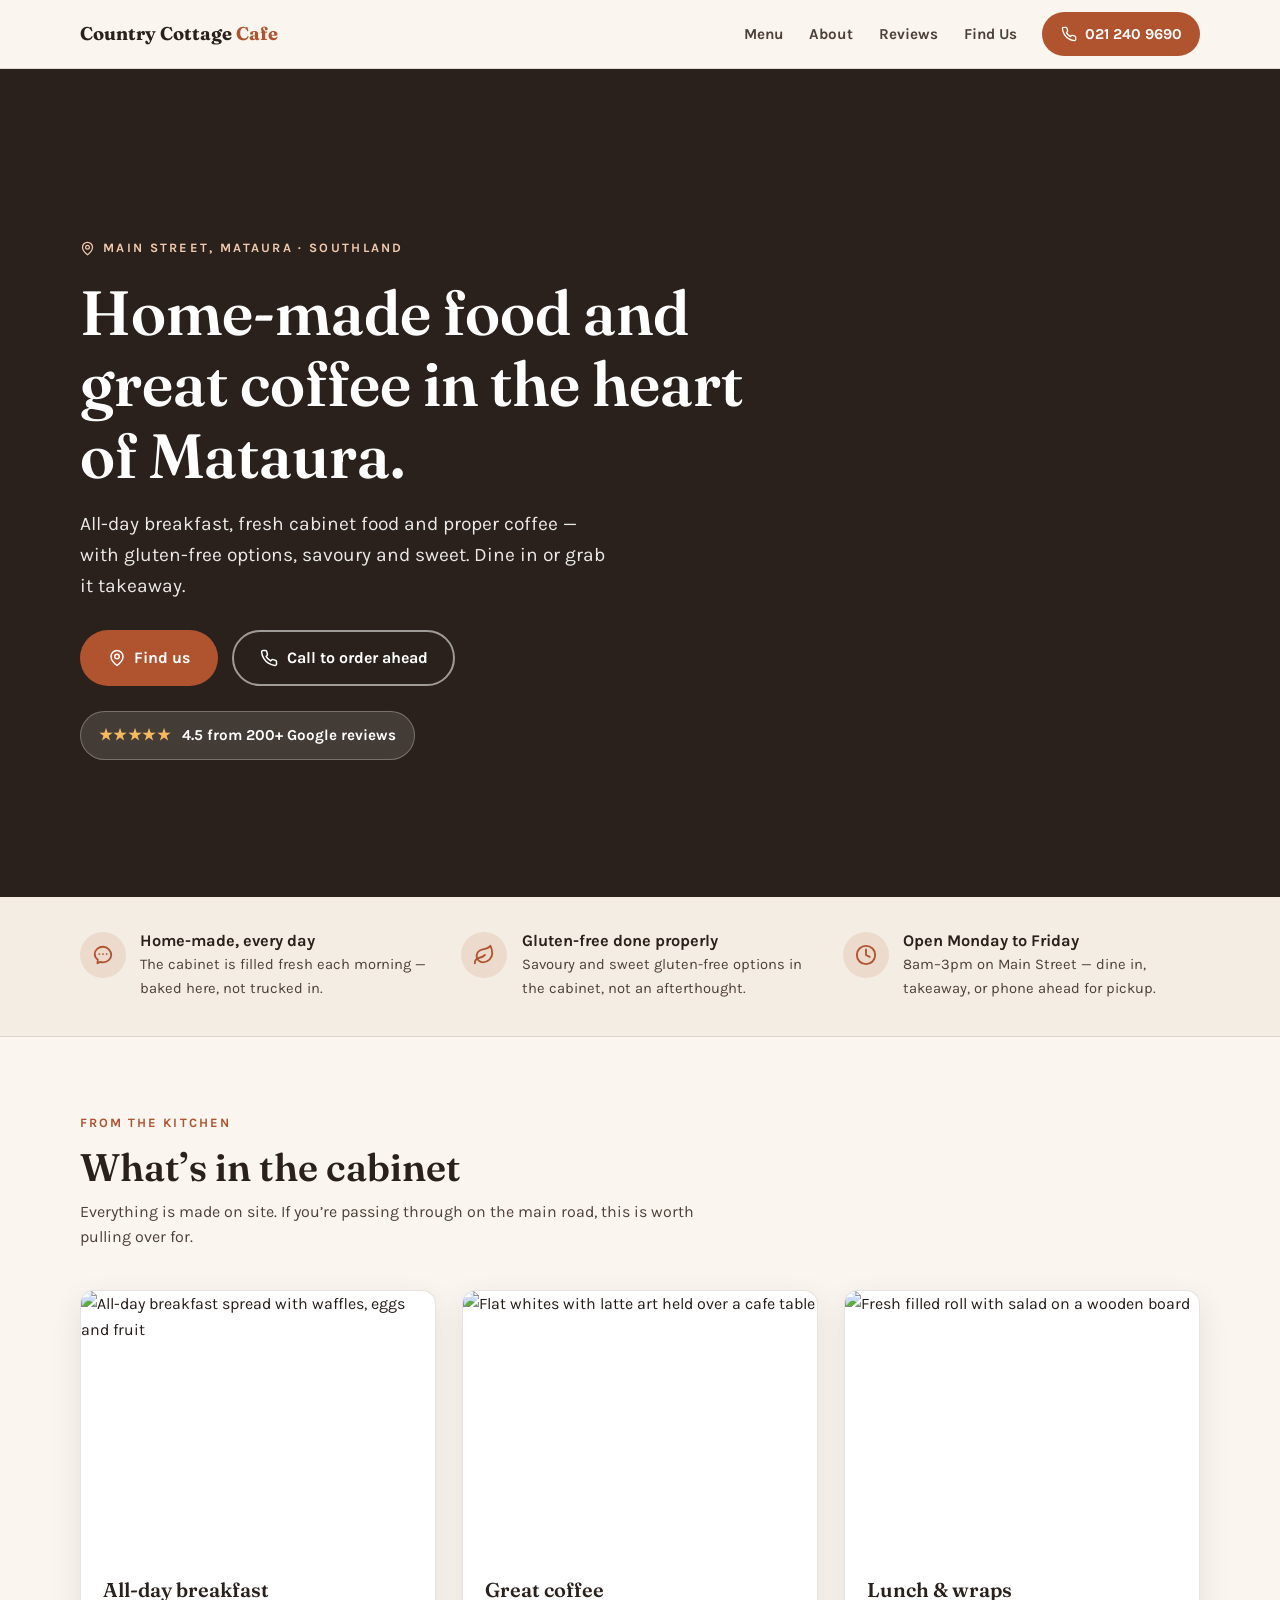
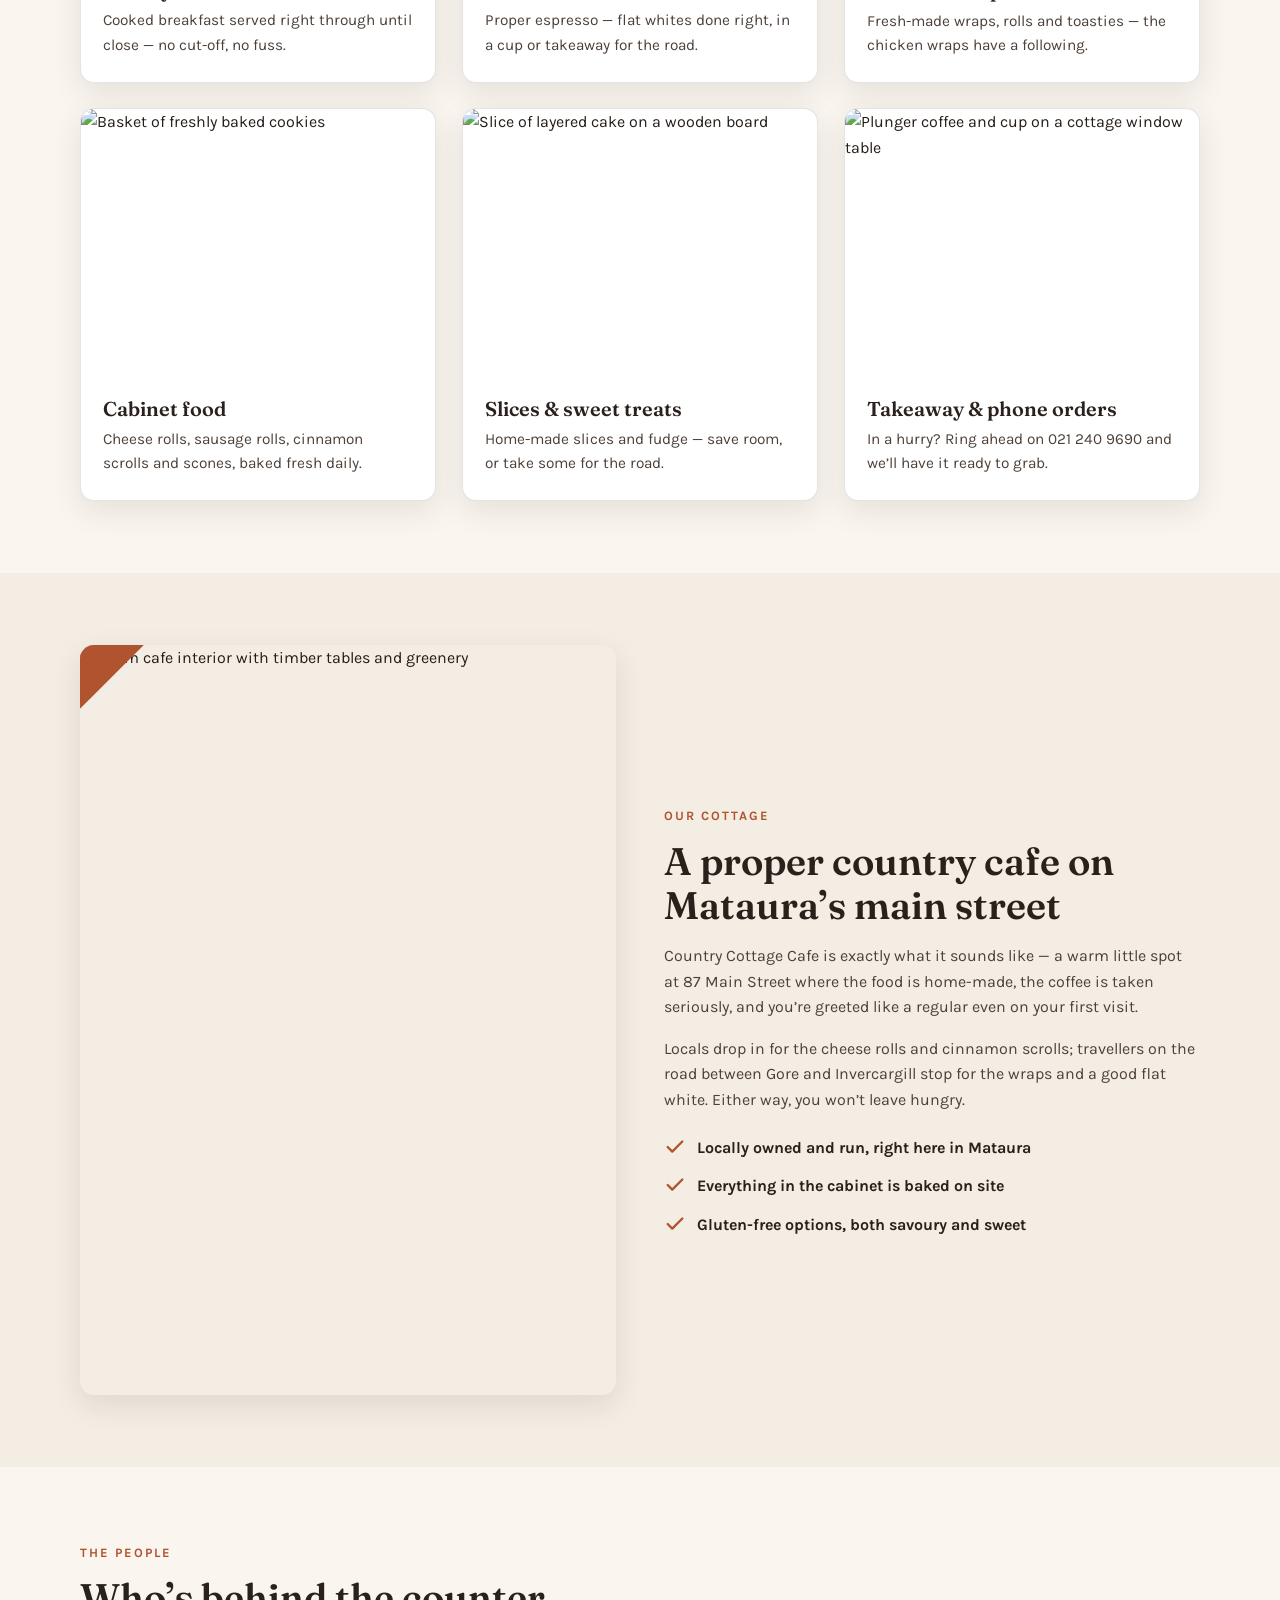
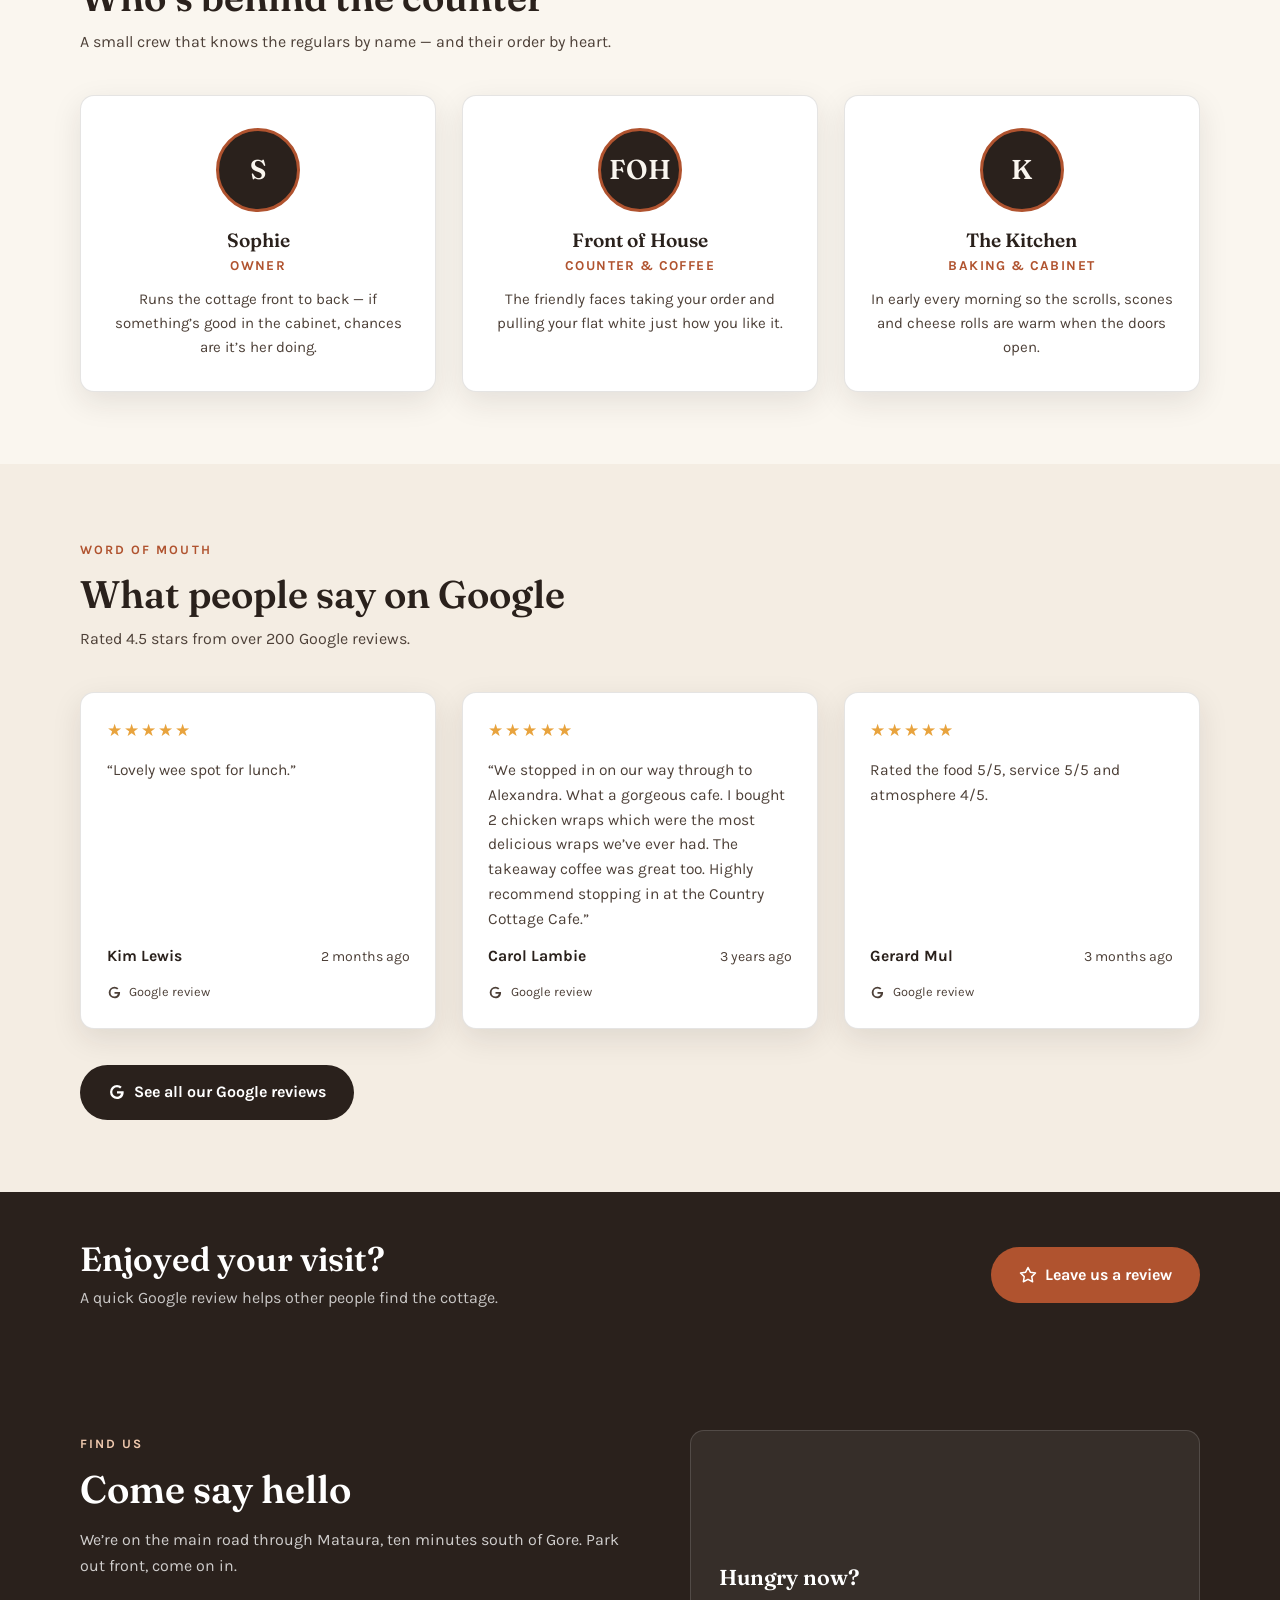
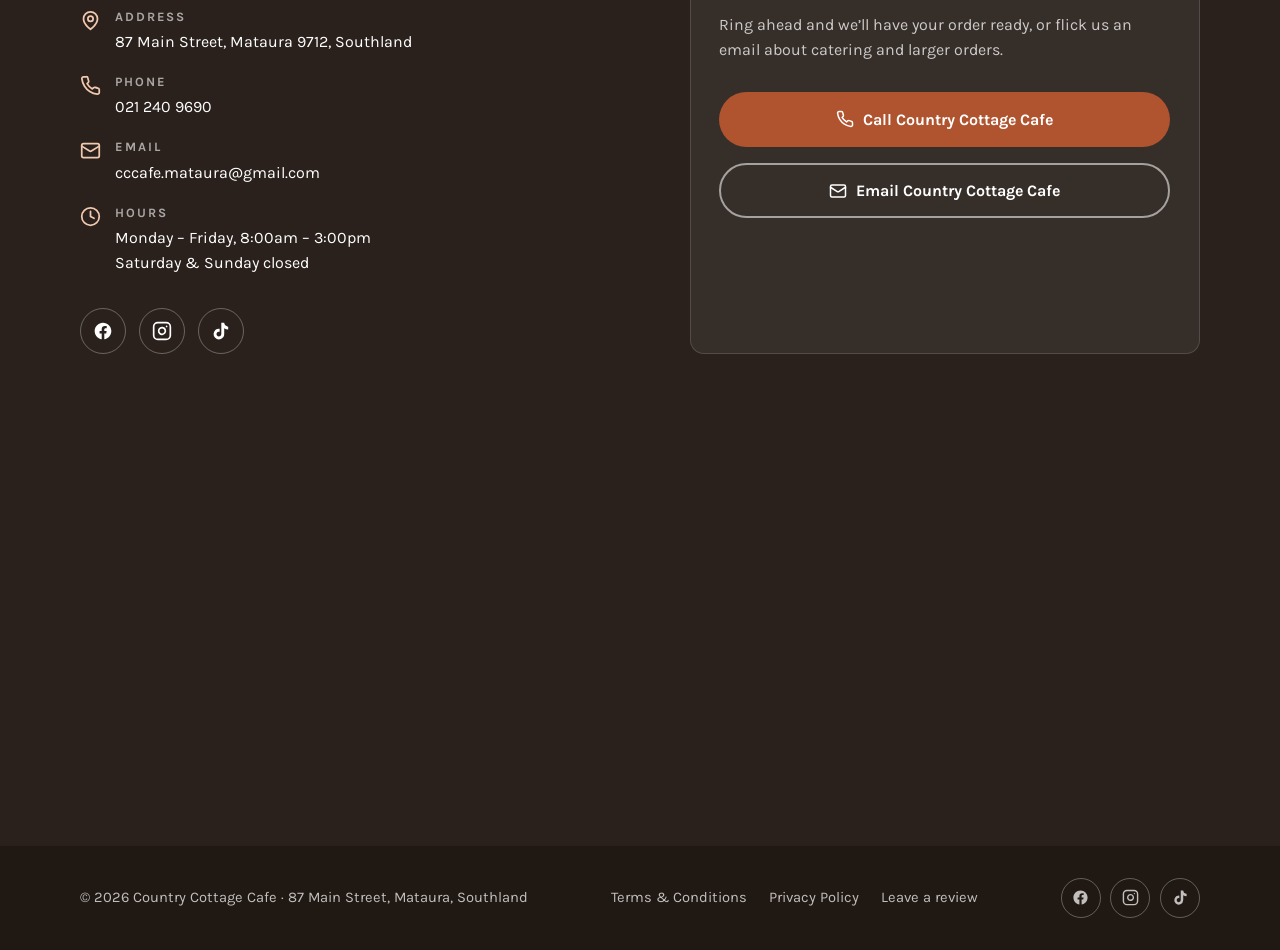
==== index.html @ c2755471 "Initial build: Country Cottage Cafe Co-Authored-By: Claude Fable 5 <noreply@anthropic.com>" ====
<!DOCTYPE html>
<html lang="en-NZ">
<head>
<meta charset="UTF-8">
<meta name="viewport" content="width=device-width, initial-scale=1">
<title>Country Cottage Cafe | Cafe, Mataura</title>
<meta name="description" content="Country Cottage Cafe — home-made food and great coffee on Main Street, Mataura. All-day breakfast, cabinet food, gluten-free options. Dine in or takeaway, Mon–Fri 8am–3pm.">
<meta property="og:title" content="Country Cottage Cafe | Cafe, Mataura">
<meta property="og:description" content="Home-made food and great coffee in the heart of Mataura. All-day breakfast, cabinet food and gluten-free options — dine in or takeaway.">
<meta property="og:image" content="https://images.unsplash.com/photo-1554118811-1e0d58224f24?w=1200&q=80&auto=format&fit=crop">
<meta property="og:type" content="website">
<link rel="icon" href="data:image/svg+xml,%3Csvg xmlns='http://www.w3.org/2000/svg' viewBox='0 0 24 24' fill='none' stroke='%23b0532f' stroke-width='2' stroke-linecap='round' stroke-linejoin='round'%3E%3Cpath d='M17 8h1a4 4 0 1 1 0 8h-1'/%3E%3Cpath d='M3 8h14v9a4 4 0 0 1-4 4H7a4 4 0 0 1-4-4Z'/%3E%3Cline x1='6' x2='6' y1='2' y2='4'/%3E%3Cline x1='10' x2='10' y1='2' y2='4'/%3E%3Cline x1='14' x2='14' y1='2' y2='4'/%3E%3C/svg%3E">
<link rel="preconnect" href="https://fonts.googleapis.com">
<link rel="preconnect" href="https://fonts.gstatic.com" crossorigin>
<link href="https://fonts.googleapis.com/css2?family=Fraunces:opsz,wght@9..144,500;9..144,600;9..144,700&family=Karla:wght@400;700&display=swap" rel="stylesheet">
<link rel="stylesheet" href="style.css">
</head>
<body>

<div class="intro" aria-hidden="true">
  <div class="intro-name">Country Cottage Cafe</div>
  <div class="intro-sub">Mataura &middot; Southland</div>
</div>

<header class="nav">
  <div class="wrap nav-inner">
    <a class="brand" href="#top">Country Cottage <span>Cafe</span></a>
    <button class="nav-toggle" aria-label="Open menu" aria-expanded="false">
      <svg class="icon-open" viewBox="0 0 24 24" fill="none" stroke="currentColor" stroke-width="2" stroke-linecap="round"><line x1="4" y1="7" x2="20" y2="7"/><line x1="4" y1="12" x2="20" y2="12"/><line x1="4" y1="17" x2="20" y2="17"/></svg>
    </button>
    <ul class="nav-links">
      <li><a href="#menu">Menu</a></li>
      <li><a href="#about">About</a></li>
      <li><a href="#reviews">Reviews</a></li>
      <li><a href="#visit">Find Us</a></li>
      <li><a class="nav-call" href="tel:+64212409690">
        <svg viewBox="0 0 24 24" fill="none" stroke="currentColor" stroke-width="2" stroke-linecap="round" stroke-linejoin="round"><path d="M22 16.92v3a2 2 0 0 1-2.18 2 19.79 19.79 0 0 1-8.63-3.07 19.5 19.5 0 0 1-6-6 19.79 19.79 0 0 1-3.07-8.67A2 2 0 0 1 4.11 2h3a2 2 0 0 1 2 1.72c.127.96.361 1.903.7 2.81a2 2 0 0 1-.45 2.11L8.09 9.91a16 16 0 0 0 6 6l1.27-1.27a2 2 0 0 1 2.11-.45c.907.339 1.85.573 2.81.7A2 2 0 0 1 22 16.92z"/></svg>
        021 240 9690</a></li>
    </ul>
  </div>
</header>

<main id="top">

  <!-- HERO -->
  <section class="hero">
    <div class="hero-slides" aria-hidden="true">
      <div class="hero-slide active" style="background-image:url('https://images.unsplash.com/photo-1554118811-1e0d58224f24?w=1800&q=80&auto=format&fit=crop')"></div>
      <div class="hero-slide" data-src="https://images.unsplash.com/photo-1509042239860-f550ce710b93?w=1800&q=80&auto=format&fit=crop"></div>
      <div class="hero-slide" data-src="https://images.unsplash.com/photo-1600093463592-8e36ae95ef56?w=1800&q=80&auto=format&fit=crop"></div>
    </div>
    <div class="wrap">
      <div class="hero-content">
        <span class="hero-eyebrow">
          <svg viewBox="0 0 24 24" fill="none" stroke="currentColor" stroke-width="2" stroke-linecap="round" stroke-linejoin="round"><path d="M20 10c0 6-8 12-8 12s-8-6-8-12a8 8 0 0 1 16 0Z"/><circle cx="12" cy="10" r="3"/></svg>
          Main Street, Mataura &middot; Southland
        </span>
        <h1>Home-made food and great coffee in the heart of Mataura.</h1>
        <p class="hero-lede">All-day breakfast, fresh cabinet food and proper coffee — with gluten-free options, savoury and sweet. Dine in or grab it takeaway.</p>
        <div class="hero-ctas">
          <a class="btn btn-solid" href="#visit">
            <svg viewBox="0 0 24 24" fill="none" stroke="currentColor" stroke-width="2" stroke-linecap="round" stroke-linejoin="round"><path d="M20 10c0 6-8 12-8 12s-8-6-8-12a8 8 0 0 1 16 0Z"/><circle cx="12" cy="10" r="3"/></svg>
            Find us</a>
          <a class="btn btn-ghost" href="tel:+64212409690">
            <svg viewBox="0 0 24 24" fill="none" stroke="currentColor" stroke-width="2" stroke-linecap="round" stroke-linejoin="round"><path d="M22 16.92v3a2 2 0 0 1-2.18 2 19.79 19.79 0 0 1-8.63-3.07 19.5 19.5 0 0 1-6-6 19.79 19.79 0 0 1-3.07-8.67A2 2 0 0 1 4.11 2h3a2 2 0 0 1 2 1.72c.127.96.361 1.903.7 2.81a2 2 0 0 1-.45 2.11L8.09 9.91a16 16 0 0 0 6 6l1.27-1.27a2 2 0 0 1 2.11-.45c.907.339 1.85.573 2.81.7A2 2 0 0 1 22 16.92z"/></svg>
            Call to order ahead</a>
        </div>
        <div class="hero-rating">
          <span class="stars">★★★★★</span>
          <span>4.5 from 200+ Google reviews</span>
        </div>
      </div>
    </div>
  </section>

  <!-- TRUST STRIP -->
  <section class="trust">
    <div class="wrap trust-grid">
      <div class="trust-item reveal">
        <div class="trust-icon">
          <svg viewBox="0 0 24 24" fill="none" stroke="currentColor" stroke-width="2" stroke-linecap="round" stroke-linejoin="round"><path d="M12 3c-4.97 0-9 3.58-9 8 0 2.5 1.3 4.73 3.32 6.2L6 21l3.1-1.55c.92.36 1.9.55 2.9.55 4.97 0 9-3.58 9-8s-4.03-9-9-9Z"/><path d="M8 11h.01M12 11h.01M16 11h.01"/></svg>
        </div>
        <div>
          <h3>Home-made, every day</h3>
          <p>The cabinet is filled fresh each morning — baked here, not trucked in.</p>
        </div>
      </div>
      <div class="trust-item reveal">
        <div class="trust-icon">
          <svg viewBox="0 0 24 24" fill="none" stroke="currentColor" stroke-width="2" stroke-linecap="round" stroke-linejoin="round"><path d="M11 20A7 7 0 0 1 9.8 6.1C15.5 5 17 4.48 19 2c1 2 2 4.18 2 8 0 5.5-4.78 10-10 10Z"/><path d="M2 21c0-3 1.85-5.36 5.08-6C9.5 14.52 12 13 13 12"/></svg>
        </div>
        <div>
          <h3>Gluten-free done properly</h3>
          <p>Savoury and sweet gluten-free options in the cabinet, not an afterthought.</p>
        </div>
      </div>
      <div class="trust-item reveal">
        <div class="trust-icon">
          <svg viewBox="0 0 24 24" fill="none" stroke="currentColor" stroke-width="2" stroke-linecap="round" stroke-linejoin="round"><circle cx="12" cy="12" r="10"/><polyline points="12 6 12 12 16 14"/></svg>
        </div>
        <div>
          <h3>Open Monday to Friday</h3>
          <p>8am–3pm on Main Street — dine in, takeaway, or phone ahead for pickup.</p>
        </div>
      </div>
    </div>
  </section>

  <!-- MENU / SERVICES -->
  <section class="section" id="menu">
    <div class="wrap">
      <div class="section-head reveal">
        <span class="eyebrow">From the kitchen</span>
        <h2>What&rsquo;s in the cabinet</h2>
        <p>Everything is made on site. If you&rsquo;re passing through on the main road, this is worth pulling over for.</p>
      </div>
      <div class="cards">
        <article class="card reveal">
          <div class="card-img"><img src="https://images.unsplash.com/photo-1504754524776-8f4f37790ca0?w=900&q=75&auto=format&fit=crop" alt="All-day breakfast spread with waffles, eggs and fruit" loading="lazy" width="900" height="675"></div>
          <div class="card-body">
            <h3>All-day breakfast</h3>
            <p>Cooked breakfast served right through until close — no cut-off, no fuss.</p>
          </div>
        </article>
        <article class="card reveal">
          <div class="card-img"><img src="https://images.unsplash.com/photo-1495474472287-4d71bcdd2085?w=900&q=75&auto=format&fit=crop" alt="Flat whites with latte art held over a cafe table" loading="lazy" width="900" height="675"></div>
          <div class="card-body">
            <h3>Great coffee</h3>
            <p>Proper espresso — flat whites done right, in a cup or takeaway for the road.</p>
          </div>
        </article>
        <article class="card reveal">
          <div class="card-img"><img src="https://images.unsplash.com/photo-1509722747041-616f39b57569?w=900&q=75&auto=format&fit=crop" alt="Fresh filled roll with salad on a wooden board" loading="lazy" width="900" height="675"></div>
          <div class="card-body">
            <h3>Lunch &amp; wraps</h3>
            <p>Fresh-made wraps, rolls and toasties — the chicken wraps have a following.</p>
          </div>
        </article>
        <article class="card reveal">
          <div class="card-img"><img src="https://images.unsplash.com/photo-1558961363-fa8fdf82db35?w=900&q=75&auto=format&fit=crop" alt="Basket of freshly baked cookies" loading="lazy" width="900" height="675"></div>
          <div class="card-body">
            <h3>Cabinet food</h3>
            <p>Cheese rolls, sausage rolls, cinnamon scrolls and scones, baked fresh daily.</p>
          </div>
        </article>
        <article class="card reveal">
          <div class="card-img"><img src="https://images.unsplash.com/photo-1571115177098-24ec42ed204d?w=900&q=75&auto=format&fit=crop" alt="Slice of layered cake on a wooden board" loading="lazy" width="900" height="675"></div>
          <div class="card-body">
            <h3>Slices &amp; sweet treats</h3>
            <p>Home-made slices and fudge — save room, or take some for the road.</p>
          </div>
        </article>
        <article class="card reveal">
          <div class="card-img"><img src="https://images.unsplash.com/photo-1445116572660-236099ec97a0?w=900&q=75&auto=format&fit=crop" alt="Plunger coffee and cup on a cottage window table" loading="lazy" width="900" height="675"></div>
          <div class="card-body">
            <h3>Takeaway &amp; phone orders</h3>
            <p>In a hurry? Ring ahead on 021 240 9690 and we&rsquo;ll have it ready to grab.</p>
          </div>
        </article>
      </div>
    </div>
  </section>

  <!-- ABOUT -->
  <section class="section bg-bone" id="about">
    <div class="wrap about-grid">
      <div class="about-img reveal">
        <img src="https://images.unsplash.com/photo-1554118811-1e0d58224f24?w=1000&q=75&auto=format&fit=crop" alt="Warm cafe interior with timber tables and greenery" loading="lazy" width="1000" height="750">
      </div>
      <div class="about-copy reveal">
        <span class="eyebrow">Our cottage</span>
        <h2>A proper country cafe on Mataura&rsquo;s main street</h2>
        <p>Country Cottage Cafe is exactly what it sounds like — a warm little spot at 87 Main Street where the food is home-made, the coffee is taken seriously, and you&rsquo;re greeted like a regular even on your first visit.</p>
        <p>Locals drop in for the cheese rolls and cinnamon scrolls; travellers on the road between Gore and Invercargill stop for the wraps and a good flat white. Either way, you won&rsquo;t leave hungry.</p>
        <ul class="checklist">
          <li><svg viewBox="0 0 24 24" fill="none" stroke="currentColor" stroke-width="2.5" stroke-linecap="round" stroke-linejoin="round"><path d="M20 6 9 17l-5-5"/></svg>Locally owned and run, right here in Mataura</li>
          <li><svg viewBox="0 0 24 24" fill="none" stroke="currentColor" stroke-width="2.5" stroke-linecap="round" stroke-linejoin="round"><path d="M20 6 9 17l-5-5"/></svg>Everything in the cabinet is baked on site</li>
          <li><svg viewBox="0 0 24 24" fill="none" stroke="currentColor" stroke-width="2.5" stroke-linecap="round" stroke-linejoin="round"><path d="M20 6 9 17l-5-5"/></svg>Gluten-free options, both savoury and sweet</li>
        </ul>
      </div>
    </div>
  </section>

  <!-- CREW -->
  <section class="section" id="crew">
    <div class="wrap">
      <div class="section-head reveal">
        <span class="eyebrow">The people</span>
        <h2>Who&rsquo;s behind the counter</h2>
        <p>A small crew that knows the regulars by name — and their order by heart.</p>
      </div>
      <div class="crew-grid">
        <div class="crew-card reveal">
          <div class="crew-avatar">S</div>
          <h3>Sophie</h3>
          <div class="crew-role">Owner</div>
          <p>Runs the cottage front to back — if something&rsquo;s good in the cabinet, chances are it&rsquo;s her doing.</p>
        </div>
        <div class="crew-card reveal">
          <div class="crew-avatar">FOH</div>
          <h3>Front of House</h3>
          <div class="crew-role">Counter &amp; coffee</div>
          <p>The friendly faces taking your order and pulling your flat white just how you like it.</p>
        </div>
        <div class="crew-card reveal">
          <div class="crew-avatar">K</div>
          <h3>The Kitchen</h3>
          <div class="crew-role">Baking &amp; cabinet</div>
          <p>In early every morning so the scrolls, scones and cheese rolls are warm when the doors open.</p>
        </div>
      </div>
    </div>
  </section>

  <!-- REVIEWS -->
  <section class="section bg-bone" id="reviews">
    <div class="wrap">
      <div class="section-head reveal">
        <span class="eyebrow">Word of mouth</span>
        <h2>What people say on Google</h2>
        <p>Rated 4.5 stars from over 200 Google reviews.</p>
      </div>
      <div class="review-grid">
        <article class="review-card reveal">
          <div class="review-stars" aria-label="5 out of 5 stars">★★★★★</div>
          <p class="review-text">&ldquo;Lovely wee spot for lunch.&rdquo;</p>
          <div class="review-meta"><strong>Kim Lewis</strong><span>2 months ago</span></div>
          <div class="review-google">
            <svg viewBox="0 0 24 24" fill="currentColor"><path d="M21.35 11.1H12v2.9h5.35c-.5 2.5-2.6 4.3-5.35 4.3a6.3 6.3 0 1 1 0-12.6c1.6 0 3.05.6 4.15 1.6l2.15-2.15A9.28 9.28 0 0 0 12 2.7a9.3 9.3 0 1 0 0 18.6c5.35 0 8.9-3.75 8.9-9.05 0-.4-.05-.8-.1-1.15Z"/></svg>
            Google review
          </div>
        </article>
        <article class="review-card reveal">
          <div class="review-stars" aria-label="5 out of 5 stars">★★★★★</div>
          <p class="review-text">&ldquo;We stopped in on our way through to Alexandra. What a gorgeous cafe. I bought 2 chicken wraps which were the most delicious wraps we&rsquo;ve ever had. The takeaway coffee was great too. Highly recommend stopping in at the Country Cottage Cafe.&rdquo;</p>
          <div class="review-meta"><strong>Carol Lambie</strong><span>3 years ago</span></div>
          <div class="review-google">
            <svg viewBox="0 0 24 24" fill="currentColor"><path d="M21.35 11.1H12v2.9h5.35c-.5 2.5-2.6 4.3-5.35 4.3a6.3 6.3 0 1 1 0-12.6c1.6 0 3.05.6 4.15 1.6l2.15-2.15A9.28 9.28 0 0 0 12 2.7a9.3 9.3 0 1 0 0 18.6c5.35 0 8.9-3.75 8.9-9.05 0-.4-.05-.8-.1-1.15Z"/></svg>
            Google review
          </div>
        </article>
        <article class="review-card reveal">
          <div class="review-stars" aria-label="5 out of 5 stars">★★★★★</div>
          <p class="review-text">Rated the food 5/5, service 5/5 and atmosphere 4/5.</p>
          <div class="review-meta"><strong>Gerard Mul</strong><span>3 months ago</span></div>
          <div class="review-google">
            <svg viewBox="0 0 24 24" fill="currentColor"><path d="M21.35 11.1H12v2.9h5.35c-.5 2.5-2.6 4.3-5.35 4.3a6.3 6.3 0 1 1 0-12.6c1.6 0 3.05.6 4.15 1.6l2.15-2.15A9.28 9.28 0 0 0 12 2.7a9.3 9.3 0 1 0 0 18.6c5.35 0 8.9-3.75 8.9-9.05 0-.4-.05-.8-.1-1.15Z"/></svg>
            Google review
          </div>
        </article>
      </div>
      <a class="btn btn-dark reveal" href="https://www.google.com/maps/search/?api=1&query=Country+Cottage+Cafe+87+Main+St+Mataura+Southland" target="_blank" rel="noopener">
        <svg viewBox="0 0 24 24" fill="currentColor"><path d="M21.35 11.1H12v2.9h5.35c-.5 2.5-2.6 4.3-5.35 4.3a6.3 6.3 0 1 1 0-12.6c1.6 0 3.05.6 4.15 1.6l2.15-2.15A9.28 9.28 0 0 0 12 2.7a9.3 9.3 0 1 0 0 18.6c5.35 0 8.9-3.75 8.9-9.05 0-.4-.05-.8-.1-1.15Z"/></svg>
        See all our Google reviews</a>
    </div>
  </section>

  <!-- REVIEW BANNER -->
  <section class="review-banner">
    <div class="wrap review-banner-inner">
      <div class="reveal">
        <h2>Enjoyed your visit?</h2>
        <p>A quick Google review helps other people find the cottage.</p>
      </div>
      <a class="btn btn-solid reveal" href="https://www.google.com/maps/search/?api=1&query=Country+Cottage+Cafe+87+Main+St+Mataura+Southland" target="_blank" rel="noopener">
        <svg viewBox="0 0 24 24" fill="none" stroke="currentColor" stroke-width="2" stroke-linecap="round" stroke-linejoin="round"><polygon points="12 2 15.09 8.26 22 9.27 17 14.14 18.18 21.02 12 17.77 5.82 21.02 7 14.14 2 9.27 8.91 8.26 12 2"/></svg>
        Leave us a review</a>
    </div>
  </section>

  <!-- CONTACT -->
  <section class="section contact" id="visit">
    <div class="wrap contact-grid">
      <div class="reveal">
        <span class="eyebrow">Find us</span>
        <h2>Come say hello</h2>
        <p class="contact-intro">We&rsquo;re on the main road through Mataura, ten minutes south of Gore. Park out front, come on in.</p>
        <div class="info-rows">
          <div class="info-row">
            <svg viewBox="0 0 24 24" fill="none" stroke="currentColor" stroke-width="2" stroke-linecap="round" stroke-linejoin="round"><path d="M20 10c0 6-8 12-8 12s-8-6-8-12a8 8 0 0 1 16 0Z"/><circle cx="12" cy="10" r="3"/></svg>
            <div><strong>Address</strong>87 Main Street, Mataura 9712, Southland</div>
          </div>
          <div class="info-row">
            <svg viewBox="0 0 24 24" fill="none" stroke="currentColor" stroke-width="2" stroke-linecap="round" stroke-linejoin="round"><path d="M22 16.92v3a2 2 0 0 1-2.18 2 19.79 19.79 0 0 1-8.63-3.07 19.5 19.5 0 0 1-6-6 19.79 19.79 0 0 1-3.07-8.67A2 2 0 0 1 4.11 2h3a2 2 0 0 1 2 1.72c.127.96.361 1.903.7 2.81a2 2 0 0 1-.45 2.11L8.09 9.91a16 16 0 0 0 6 6l1.27-1.27a2 2 0 0 1 2.11-.45c.907.339 1.85.573 2.81.7A2 2 0 0 1 22 16.92z"/></svg>
            <div><strong>Phone</strong><a href="tel:+64212409690">021 240 9690</a></div>
          </div>
          <div class="info-row">
            <svg viewBox="0 0 24 24" fill="none" stroke="currentColor" stroke-width="2" stroke-linecap="round" stroke-linejoin="round"><rect width="20" height="16" x="2" y="4" rx="2"/><path d="m22 7-8.97 5.7a1.94 1.94 0 0 1-2.06 0L2 7"/></svg>
            <div><strong>Email</strong><a href="#" data-gmail data-user="cccafe.mataura" data-domain="gmail.com" data-emailtext></a></div>
          </div>
          <div class="info-row">
            <svg viewBox="0 0 24 24" fill="none" stroke="currentColor" stroke-width="2" stroke-linecap="round" stroke-linejoin="round"><circle cx="12" cy="12" r="10"/><polyline points="12 6 12 12 16 14"/></svg>
            <div><strong>Hours</strong>Monday – Friday, 8:00am – 3:00pm<br>Saturday &amp; Sunday closed</div>
          </div>
        </div>
        <div class="socials">
          <a class="social-link" href="https://www.facebook.com/p/Country-Cottage-Cafe-Mataura-61575517312850/" target="_blank" rel="noopener" aria-label="Country Cottage Cafe on Facebook">
            <svg viewBox="0 0 24 24" fill="currentColor"><path d="M22 12.06C22 6.5 17.52 2 12 2S2 6.5 2 12.06c0 5.02 3.66 9.18 8.44 9.94v-7.03H7.9v-2.9h2.54V9.85c0-2.52 1.5-3.91 3.78-3.91 1.09 0 2.24.2 2.24.2v2.46H15.2c-1.24 0-1.63.77-1.63 1.57v1.89h2.78l-.45 2.9h-2.33V22c4.78-.76 8.43-4.92 8.43-9.94Z"/></svg>
          </a>
          <a class="social-link" href="https://www.instagram.com/explore/search/keyword/?q=country%20cottage%20cafe%20mataura" target="_blank" rel="noopener" aria-label="Search Country Cottage Cafe on Instagram">
            <svg viewBox="0 0 24 24" fill="none" stroke="currentColor" stroke-width="2" stroke-linecap="round" stroke-linejoin="round"><rect width="20" height="20" x="2" y="2" rx="5" ry="5"/><path d="M16 11.37A4 4 0 1 1 12.63 8 4 4 0 0 1 16 11.37z"/><line x1="17.5" x2="17.51" y1="6.5" y2="6.5"/></svg>
          </a>
          <a class="social-link" href="https://www.tiktok.com/search?q=Country%20Cottage%20Cafe%20Mataura" target="_blank" rel="noopener" aria-label="Search Country Cottage Cafe on TikTok">
            <svg viewBox="0 0 24 24" fill="currentColor"><path d="M19.59 6.69a4.83 4.83 0 0 1-3.77-4.25V2h-3.45v13.67a2.89 2.89 0 0 1-5.2 1.74 2.89 2.89 0 0 1 2.31-4.64 2.93 2.93 0 0 1 .88.13V9.4a6.84 6.84 0 0 0-1-.05A6.33 6.33 0 0 0 5 20.1a6.34 6.34 0 0 0 10.86-4.43v-7a8.16 8.16 0 0 0 4.77 1.52v-3.4a4.85 4.85 0 0 1-1-.1Z"/></svg>
          </a>
        </div>
      </div>
      <div class="contact-actions reveal">
        <h3>Hungry now?</h3>
        <p>Ring ahead and we&rsquo;ll have your order ready, or flick us an email about catering and larger orders.</p>
        <a class="btn btn-solid" href="tel:+64212409690">
          <svg viewBox="0 0 24 24" fill="none" stroke="currentColor" stroke-width="2" stroke-linecap="round" stroke-linejoin="round"><path d="M22 16.92v3a2 2 0 0 1-2.18 2 19.79 19.79 0 0 1-8.63-3.07 19.5 19.5 0 0 1-6-6 19.79 19.79 0 0 1-3.07-8.67A2 2 0 0 1 4.11 2h3a2 2 0 0 1 2 1.72c.127.96.361 1.903.7 2.81a2 2 0 0 1-.45 2.11L8.09 9.91a16 16 0 0 0 6 6l1.27-1.27a2 2 0 0 1 2.11-.45c.907.339 1.85.573 2.81.7A2 2 0 0 1 22 16.92z"/></svg>
          Call Country Cottage Cafe</a>
        <a class="btn btn-ghost" href="#" data-gmail data-user="cccafe.mataura" data-domain="gmail.com" data-su="Order%20enquiry%20%E2%80%94%20Country%20Cottage%20Cafe" data-body="Hi%20Sophie%2C%0A%0AI%27d%20like%20to%20ask%20about%20an%20order.%0A%0AThanks%2C">
          <svg viewBox="0 0 24 24" fill="none" stroke="currentColor" stroke-width="2" stroke-linecap="round" stroke-linejoin="round"><rect width="20" height="16" x="2" y="4" rx="2"/><path d="m22 7-8.97 5.7a1.94 1.94 0 0 1-2.06 0L2 7"/></svg>
          Email Country Cottage Cafe</a>
      </div>
    </div>
  </section>

  <!-- MAP -->
  <section class="map-section">
    <div class="wrap">
      <div class="map-frame">
        <iframe src="https://www.google.com/maps?q=Country%20Cottage%20Cafe%2C%2087%20Main%20Street%2C%20Mataura%2C%20Southland&output=embed" title="Map showing Country Cottage Cafe at 87 Main Street, Mataura" loading="lazy" referrerpolicy="no-referrer-when-downgrade" allowfullscreen></iframe>
      </div>
    </div>
  </section>

</main>

<footer class="footer">
  <div class="wrap footer-inner">
    <div>&copy; <span id="year">2026</span> Country Cottage Cafe &middot; 87 Main Street, Mataura, Southland</div>
    <ul class="footer-links">
      <li><a href="terms.html">Terms &amp; Conditions</a></li>
      <li><a href="privacy.html">Privacy Policy</a></li>
      <li><a href="https://www.google.com/maps/search/?api=1&query=Country+Cottage+Cafe+87+Main+St+Mataura+Southland" target="_blank" rel="noopener">Leave a review</a></li>
    </ul>
    <div class="socials">
      <a class="social-link" href="https://www.facebook.com/p/Country-Cottage-Cafe-Mataura-61575517312850/" target="_blank" rel="noopener" aria-label="Country Cottage Cafe on Facebook">
        <svg viewBox="0 0 24 24" fill="currentColor"><path d="M22 12.06C22 6.5 17.52 2 12 2S2 6.5 2 12.06c0 5.02 3.66 9.18 8.44 9.94v-7.03H7.9v-2.9h2.54V9.85c0-2.52 1.5-3.91 3.78-3.91 1.09 0 2.24.2 2.24.2v2.46H15.2c-1.24 0-1.63.77-1.63 1.57v1.89h2.78l-.45 2.9h-2.33V22c4.78-.76 8.43-4.92 8.43-9.94Z"/></svg>
      </a>
      <a class="social-link" href="https://www.instagram.com/explore/search/keyword/?q=country%20cottage%20cafe%20mataura" target="_blank" rel="noopener" aria-label="Search Country Cottage Cafe on Instagram">
        <svg viewBox="0 0 24 24" fill="none" stroke="currentColor" stroke-width="2" stroke-linecap="round" stroke-linejoin="round"><rect width="20" height="20" x="2" y="2" rx="5" ry="5"/><path d="M16 11.37A4 4 0 1 1 12.63 8 4 4 0 0 1 16 11.37z"/><line x1="17.5" x2="17.51" y1="6.5" y2="6.5"/></svg>
      </a>
      <a class="social-link" href="https://www.tiktok.com/search?q=Country%20Cottage%20Cafe%20Mataura" target="_blank" rel="noopener" aria-label="Search Country Cottage Cafe on TikTok">
        <svg viewBox="0 0 24 24" fill="currentColor"><path d="M19.59 6.69a4.83 4.83 0 0 1-3.77-4.25V2h-3.45v13.67a2.89 2.89 0 0 1-5.2 1.74 2.89 2.89 0 0 1 2.31-4.64 2.93 2.93 0 0 1 .88.13V9.4a6.84 6.84 0 0 0-1-.05A6.33 6.33 0 0 0 5 20.1a6.34 6.34 0 0 0 10.86-4.43v-7a8.16 8.16 0 0 0 4.77 1.52v-3.4a4.85 4.85 0 0 1-1-.1Z"/></svg>
      </a>
    </div>
  </div>
</footer>

<script>
(function () {
  // Gmail compose links, built in JS so the address never sits raw in the HTML
  document.querySelectorAll("a[data-gmail]").forEach(function (a) {
    var to = a.getAttribute("data-user") + "@" + a.getAttribute("data-domain");
    a.href = "https://mail.google.com/mail/?view=cm&fs=1&to=" + encodeURIComponent(to) +
      "&su=" + (a.getAttribute("data-su") || "") + "&body=" + (a.getAttribute("data-body") || "");
    a.target = "_blank";
    a.rel = "noopener";
    if (a.hasAttribute("data-emailtext")) a.textContent = to;
  });

  document.getElementById("year").textContent = new Date().getFullYear();

  // Mobile nav
  var toggle = document.querySelector(".nav-toggle");
  var links = document.querySelector(".nav-links");
  toggle.addEventListener("click", function () {
    var open = links.classList.toggle("open");
    toggle.setAttribute("aria-expanded", open ? "true" : "false");
  });
  links.querySelectorAll("a").forEach(function (a) {
    a.addEventListener("click", function () {
      links.classList.remove("open");
      toggle.setAttribute("aria-expanded", "false");
    });
  });

  // Hero rotation (paused under reduced motion)
  var slides = Array.prototype.slice.call(document.querySelectorAll(".hero-slide"));
  var reduced = window.matchMedia("(prefers-reduced-motion: reduce)").matches;
  if (!reduced && slides.length > 1) {
    slides.forEach(function (s) {
      var src = s.getAttribute("data-src");
      if (src) s.style.backgroundImage = "url('" + src + "')";
    });
    var i = 0;
    setInterval(function () {
      slides[i].classList.remove("active");
      i = (i + 1) % slides.length;
      slides[i].classList.add("active");
    }, 5500);
  }

  // Scroll reveal
  var revealEls = document.querySelectorAll(".reveal");
  if ("IntersectionObserver" in window) {
    var io = new IntersectionObserver(function (entries) {
      entries.forEach(function (e) {
        if (e.isIntersecting) { e.target.classList.add("in"); io.unobserve(e.target); }
      });
    }, { threshold: 0.12 });
    revealEls.forEach(function (el) { io.observe(el); });
  } else {
    revealEls.forEach(function (el) { el.classList.add("in"); });
  }
})();
</script>
</body>
</html>
---- style.css ----
/* Country Cottage Cafe — Crafted archetype. Fraunces + Karla. */
:root {
  --clay: #b0532f;
  --clay-dark: #93411f;
  --ink: #2a211c;
  --ink-soft: #4d4038;
  --bone: #f4ede3;
  --cream: #faf6ef;
  --line: rgba(42, 33, 28, 0.12);
  --radius: 14px;
  --shadow: 0 10px 30px rgba(42, 33, 28, 0.1);
  --font-display: "Fraunces", Georgia, serif;
  --font-body: "Karla", "Helvetica Neue", Arial, sans-serif;
}

* { box-sizing: border-box; margin: 0; padding: 0; }
html { scroll-behavior: smooth; }
@media (prefers-reduced-motion: reduce) {
  html { scroll-behavior: auto; }
  *, *::before, *::after { animation-duration: 0.01ms !important; transition-duration: 0.01ms !important; }
}

body {
  font-family: var(--font-body);
  font-size: 16px;
  line-height: 1.6;
  color: var(--ink);
  background: var(--cream);
  overflow-x: hidden;
}

img { max-width: 100%; display: block; image-orientation: from-image; }

.wrap { width: min(1120px, 100% - 2.5rem); margin-inline: auto; }

h1, h2, h3 { font-family: var(--font-display); font-weight: 600; line-height: 1.15; }

.eyebrow {
  display: inline-block;
  font-size: 0.8rem;
  font-weight: 700;
  letter-spacing: 0.16em;
  text-transform: uppercase;
  color: var(--clay);
  margin-bottom: 0.75rem;
}

.section { padding: 4.5rem 0; }
.section-head { max-width: 620px; margin-bottom: 2.5rem; }
.section-head h2 { font-size: clamp(1.7rem, 4vw, 2.4rem); margin-bottom: 0.6rem; }
.section-head p { color: var(--ink-soft); }

.bg-bone { background: var(--bone); }

/* Buttons */
.btn {
  display: inline-flex;
  align-items: center;
  justify-content: center;
  gap: 0.55rem;
  min-height: 48px;
  padding: 0.8rem 1.6rem;
  border-radius: 999px;
  font-family: var(--font-body);
  font-weight: 700;
  font-size: 1rem;
  text-decoration: none;
  cursor: pointer;
  border: 2px solid transparent;
  transition: transform 0.2s ease, background 0.2s ease, color 0.2s ease, border-color 0.2s ease;
}
.btn:hover { transform: translateY(-2px); }
.btn svg { width: 18px; height: 18px; flex: none; }
.btn-solid { background: var(--clay); color: #fff; }
.btn-solid:hover { background: var(--clay-dark); }
.btn-ghost { background: transparent; color: #fff; border-color: rgba(255, 255, 255, 0.55); }
.btn-ghost:hover { background: rgba(255, 255, 255, 0.14); border-color: #fff; }
.btn-dark { background: var(--ink); color: #fff; }
.btn-dark:hover { background: #43362e; }

/* Intro overlay */
.intro {
  position: fixed;
  inset: 0;
  z-index: 200;
  background: var(--ink);
  display: flex;
  flex-direction: column;
  align-items: center;
  justify-content: center;
  gap: 0.5rem;
  animation: introOut 1.5s ease 0.9s forwards;
}
.intro .intro-name {
  font-family: var(--font-display);
  font-size: clamp(1.5rem, 5vw, 2.6rem);
  color: var(--cream);
  opacity: 0;
  animation: fadeUp 0.7s ease 0.1s forwards;
}
.intro .intro-sub {
  color: rgba(250, 246, 239, 0.7);
  letter-spacing: 0.22em;
  text-transform: uppercase;
  font-size: 0.75rem;
  opacity: 0;
  animation: fadeUp 0.7s ease 0.3s forwards;
}
@keyframes introOut { to { opacity: 0; visibility: hidden; } }
@keyframes fadeUp { from { opacity: 0; transform: translateY(14px); } to { opacity: 1; transform: none; } }

.reveal { opacity: 0; transform: translateY(24px); transition: opacity 0.7s ease, transform 0.7s ease; }
.reveal.in { opacity: 1; transform: none; }
@media (prefers-reduced-motion: reduce) {
  .intro { display: none; }
  .reveal { opacity: 1; transform: none; }
}

/* Nav */
.nav {
  position: sticky;
  top: 0;
  z-index: 100;
  background: rgba(250, 246, 239, 0.92);
  backdrop-filter: blur(10px);
  -webkit-backdrop-filter: blur(10px);
  border-bottom: 1px solid var(--line);
}
.nav-inner { display: flex; align-items: center; justify-content: space-between; gap: 1rem; min-height: 68px; }
.brand { font-family: var(--font-display); font-size: 1.15rem; font-weight: 700; color: var(--ink); text-decoration: none; line-height: 1.2; }
.brand span { color: var(--clay); }
.nav-links { display: flex; align-items: center; gap: 1.6rem; list-style: none; }
.nav-links a { color: var(--ink-soft); text-decoration: none; font-weight: 700; font-size: 0.95rem; transition: color 0.2s ease; }
.nav-links a:hover { color: var(--clay); }
.nav-call {
  display: inline-flex;
  align-items: center;
  gap: 0.5rem;
  background: var(--clay);
  color: #fff !important;
  padding: 0.55rem 1.15rem;
  border-radius: 999px;
  min-height: 44px;
}
.nav-call:hover { background: var(--clay-dark); }
.nav-call svg { width: 16px; height: 16px; }
.nav-toggle { display: none; background: none; border: 0; padding: 0.6rem; cursor: pointer; color: var(--ink); }
.nav-toggle svg { width: 26px; height: 26px; display: block; }

/* Hero */
.hero {
  position: relative;
  min-height: 92vh;
  display: flex;
  align-items: center;
  background: var(--ink);
  overflow: hidden;
}
.hero-slides { position: absolute; inset: 0; }
.hero-slide {
  position: absolute;
  inset: 0;
  background-size: cover;
  background-position: center;
  opacity: 0;
  transition: opacity 1.6s ease;
}
.hero-slide.active { opacity: 1; }
.hero::after {
  content: "";
  position: absolute;
  inset: 0;
  background: linear-gradient(180deg, rgba(42, 33, 28, 0.62) 0%, rgba(42, 33, 28, 0.48) 55%, rgba(42, 33, 28, 0.72) 100%);
}
.hero-content { position: relative; z-index: 2; color: #fff; padding: 7rem 0 5rem; max-width: 720px; }
.hero-eyebrow {
  display: inline-flex;
  align-items: center;
  gap: 0.5rem;
  font-size: 0.8rem;
  font-weight: 700;
  letter-spacing: 0.18em;
  text-transform: uppercase;
  color: #f0c9ae;
  margin-bottom: 1.1rem;
}
.hero-eyebrow svg { width: 15px; height: 15px; }
.hero h1 { font-size: clamp(2.2rem, 6vw, 3.9rem); margin-bottom: 1.1rem; }
.hero-lede { font-size: clamp(1.02rem, 2.2vw, 1.2rem); color: rgba(255, 255, 255, 0.9); max-width: 540px; margin-bottom: 1.8rem; }
.hero-ctas { display: flex; flex-wrap: wrap; gap: 0.9rem; margin-bottom: 1.6rem; }
.hero-rating {
  display: inline-flex;
  align-items: center;
  gap: 0.7rem;
  padding: 0.7rem 1.1rem;
  border-radius: 999px;
  background: rgba(255, 255, 255, 0.12);
  backdrop-filter: blur(8px);
  -webkit-backdrop-filter: blur(8px);
  border: 1px solid rgba(255, 255, 255, 0.28);
  font-weight: 700;
  font-size: 0.95rem;
}
.hero-rating .stars { color: #f5b95f; letter-spacing: 0.1em; }

/* Trust strip */
.trust { background: var(--bone); border-bottom: 1px solid var(--line); }
.trust-grid { display: grid; grid-template-columns: repeat(3, 1fr); gap: 1.5rem; padding: 2.2rem 0; }
.trust-item { display: flex; align-items: flex-start; gap: 0.9rem; }
.trust-icon {
  flex: none;
  width: 46px;
  height: 46px;
  border-radius: 50%;
  background: rgba(176, 83, 47, 0.12);
  color: var(--clay);
  display: flex;
  align-items: center;
  justify-content: center;
}
.trust-icon svg { width: 22px; height: 22px; }
.trust-item h3 { font-size: 1.02rem; margin-bottom: 0.15rem; font-family: var(--font-body); font-weight: 700; }
.trust-item p { font-size: 0.92rem; color: var(--ink-soft); }

/* Menu / services cards */
.cards { display: grid; grid-template-columns: repeat(3, 1fr); gap: 1.6rem; }
.card {
  background: #fff;
  border-radius: var(--radius);
  overflow: hidden;
  border: 1px solid var(--line);
  box-shadow: var(--shadow);
  transition: transform 0.25s ease, box-shadow 0.25s ease;
  display: flex;
  flex-direction: column;
}
.card:hover { transform: translateY(-5px); box-shadow: 0 16px 38px rgba(42, 33, 28, 0.16); }
.card-img { aspect-ratio: 4 / 3; overflow: hidden; }
.card-img img {
  width: 100%;
  height: 100%;
  object-fit: cover;
  filter: saturate(0.88) contrast(1.05);
  transition: transform 0.5s ease;
}
.card:hover .card-img img { transform: scale(1.05); }
.card-body { padding: 1.35rem 1.4rem 1.5rem; }
.card-body h3 { font-size: 1.25rem; margin-bottom: 0.45rem; }
.card-body p { color: var(--ink-soft); font-size: 0.96rem; }

/* About */
.about-grid { display: grid; grid-template-columns: 1fr 1fr; gap: 3rem; align-items: center; }
.about-img { position: relative; border-radius: var(--radius); overflow: hidden; box-shadow: var(--shadow); }
.about-img img { aspect-ratio: 4 / 3; width: 100%; object-fit: cover; filter: saturate(0.88) contrast(1.05); }
.about-img::before {
  content: "";
  position: absolute;
  top: 0;
  left: 0;
  width: 64px;
  height: 64px;
  background: var(--clay);
  clip-path: polygon(0 0, 100% 0, 0 100%);
  z-index: 2;
}
.about-copy h2 { font-size: clamp(1.7rem, 4vw, 2.4rem); margin-bottom: 1rem; }
.about-copy p { color: var(--ink-soft); margin-bottom: 1rem; }
.checklist { list-style: none; margin-top: 1.4rem; display: grid; gap: 0.8rem; }
.checklist li { display: flex; align-items: flex-start; gap: 0.7rem; font-weight: 700; }
.checklist svg { width: 22px; height: 22px; flex: none; color: var(--clay); margin-top: 1px; }

/* Crew */
.crew-grid { display: grid; grid-template-columns: repeat(3, 1fr); gap: 1.6rem; }
.crew-card {
  background: #fff;
  border: 1px solid var(--line);
  border-radius: var(--radius);
  padding: 2rem 1.5rem;
  text-align: center;
  box-shadow: var(--shadow);
}
.crew-avatar {
  width: 84px;
  height: 84px;
  margin: 0 auto 1.1rem;
  border-radius: 50%;
  background: var(--ink);
  color: var(--cream);
  border: 3px solid var(--clay);
  display: flex;
  align-items: center;
  justify-content: center;
  font-family: var(--font-display);
  font-size: 1.7rem;
  font-weight: 600;
}
.crew-card h3 { font-size: 1.2rem; }
.crew-role { color: var(--clay); font-weight: 700; font-size: 0.85rem; letter-spacing: 0.1em; text-transform: uppercase; margin: 0.25rem 0 0.6rem; }
.crew-card p { color: var(--ink-soft); font-size: 0.94rem; }

/* Reviews */
.review-grid { display: grid; grid-template-columns: repeat(3, 1fr); gap: 1.6rem; margin-bottom: 2.2rem; }
.review-card {
  background: #fff;
  border: 1px solid var(--line);
  border-radius: var(--radius);
  padding: 1.6rem;
  box-shadow: var(--shadow);
  display: flex;
  flex-direction: column;
  gap: 0.8rem;
}
.review-stars { color: #e8a33d; letter-spacing: 0.12em; font-size: 1.05rem; }
.review-text { color: var(--ink-soft); font-size: 0.97rem; flex: 1; }
.review-meta { display: flex; align-items: center; justify-content: space-between; gap: 0.6rem; font-size: 0.88rem; }
.review-meta strong { font-size: 0.98rem; }
.review-meta span { color: var(--ink-soft); }
.review-google { display: inline-flex; align-items: center; gap: 0.45rem; font-size: 0.8rem; color: var(--ink-soft); }
.review-google svg { width: 15px; height: 15px; }

/* Review banner */
.review-banner { background: var(--ink); color: #fff; }
.review-banner-inner {
  display: flex;
  flex-wrap: wrap;
  align-items: center;
  justify-content: space-between;
  gap: 1.5rem;
  padding: 3rem 0;
}
.review-banner h2 { font-size: clamp(1.5rem, 3.5vw, 2.1rem); margin-bottom: 0.4rem; }
.review-banner p { color: rgba(255, 255, 255, 0.75); }

/* Contact */
.contact { background: var(--ink); color: #fff; }
.contact .eyebrow { color: #f0c9ae; }
.contact-grid { display: grid; grid-template-columns: 1.1fr 1fr; gap: 3rem; }
.contact h2 { font-size: clamp(1.7rem, 4vw, 2.4rem); margin-bottom: 1rem; }
.contact-intro { color: rgba(255, 255, 255, 0.78); margin-bottom: 1.8rem; }
.info-rows { display: grid; gap: 1.1rem; margin-bottom: 2rem; }
.info-row { display: flex; align-items: flex-start; gap: 0.9rem; }
.info-row svg { width: 21px; height: 21px; flex: none; color: #f0c9ae; margin-top: 3px; }
.info-row strong { display: block; font-size: 0.8rem; letter-spacing: 0.14em; text-transform: uppercase; color: rgba(255, 255, 255, 0.6); margin-bottom: 0.1rem; }
.info-row a { color: #fff; text-decoration: none; }
.info-row a:hover { text-decoration: underline; }
.socials { display: flex; gap: 0.8rem; }
.social-link {
  width: 46px;
  height: 46px;
  border-radius: 50%;
  border: 1px solid rgba(255, 255, 255, 0.3);
  display: inline-flex;
  align-items: center;
  justify-content: center;
  color: #fff;
  transition: background 0.2s ease, border-color 0.2s ease, transform 0.2s ease;
}
.social-link:hover { background: var(--clay); border-color: var(--clay); transform: translateY(-2px); }
.social-link svg { width: 20px; height: 20px; }
.contact-actions {
  background: rgba(255, 255, 255, 0.06);
  border: 1px solid rgba(255, 255, 255, 0.14);
  border-radius: var(--radius);
  padding: 2.2rem 1.8rem;
  display: flex;
  flex-direction: column;
  justify-content: center;
  gap: 1rem;
}
.contact-actions h3 { font-size: 1.35rem; margin-bottom: 0.3rem; }
.contact-actions p { color: rgba(255, 255, 255, 0.75); margin-bottom: 0.8rem; }
.contact-actions .btn { width: 100%; }

/* Map */
.map-section { padding: 0; background: var(--ink); }
.map-frame { border-radius: var(--radius) var(--radius) 0 0; overflow: hidden; line-height: 0; }
.map-frame iframe { width: 100%; height: 420px; border: 0; }

/* Footer */
.footer { background: #201812; color: rgba(255, 255, 255, 0.72); font-size: 0.92rem; }
.footer-inner { display: flex; flex-wrap: wrap; align-items: center; justify-content: space-between; gap: 1.2rem; padding: 2rem 0; }
.footer a { color: rgba(255, 255, 255, 0.72); text-decoration: none; }
.footer a:hover { color: #fff; }
.footer-links { display: flex; flex-wrap: wrap; gap: 1.4rem; list-style: none; }
.footer .socials { gap: 0.6rem; }
.footer .social-link { width: 40px; height: 40px; }
.footer .social-link svg { width: 17px; height: 17px; }

/* Legal pages */
.legal-hero { background: var(--ink); color: #fff; padding: 5.5rem 0 3.5rem; }
.legal-hero h1 { font-size: clamp(2rem, 5vw, 2.8rem); }
.legal-body { padding: 3.5rem 0 4.5rem; max-width: 760px; }
.legal-body h2 { font-size: 1.35rem; margin: 2rem 0 0.7rem; }
.legal-body p, .legal-body li { color: var(--ink-soft); margin-bottom: 0.8rem; }
.legal-body ul { padding-left: 1.3rem; }

/* Mobile */
@media (max-width: 900px) {
  .cards, .crew-grid, .review-grid { grid-template-columns: repeat(2, 1fr); }
  .about-grid, .contact-grid { grid-template-columns: 1fr; gap: 2.2rem; }
  .trust-grid { grid-template-columns: 1fr; gap: 1.2rem; }
}

@media (max-width: 640px) {
  .section { padding: 3.2rem 0; }
  .cards, .crew-grid, .review-grid { grid-template-columns: 1fr; }
  .hero { min-height: 88vh; }
  .hero-content { padding: 6rem 0 4rem; }
  .hero-ctas .btn { width: 100%; }
  .nav-links {
    display: none;
    position: absolute;
    top: 100%;
    left: 0;
    right: 0;
    flex-direction: column;
    align-items: stretch;
    gap: 0;
    background: var(--cream);
    border-bottom: 1px solid var(--line);
    padding: 0.5rem 0 1rem;
  }
  .nav-links.open { display: flex; }
  .nav-links li { width: 100%; }
  .nav-links a { display: flex; align-items: center; min-height: 48px; padding: 0 1.25rem; }
  .nav-links .nav-call { margin: 0.6rem 1.25rem 0; justify-content: center; border-radius: 999px; }
  .nav-toggle { display: block; }
  .map-frame iframe { height: 320px; }
  .review-banner-inner { flex-direction: column; align-items: flex-start; }
  .review-banner .btn { width: 100%; }
}
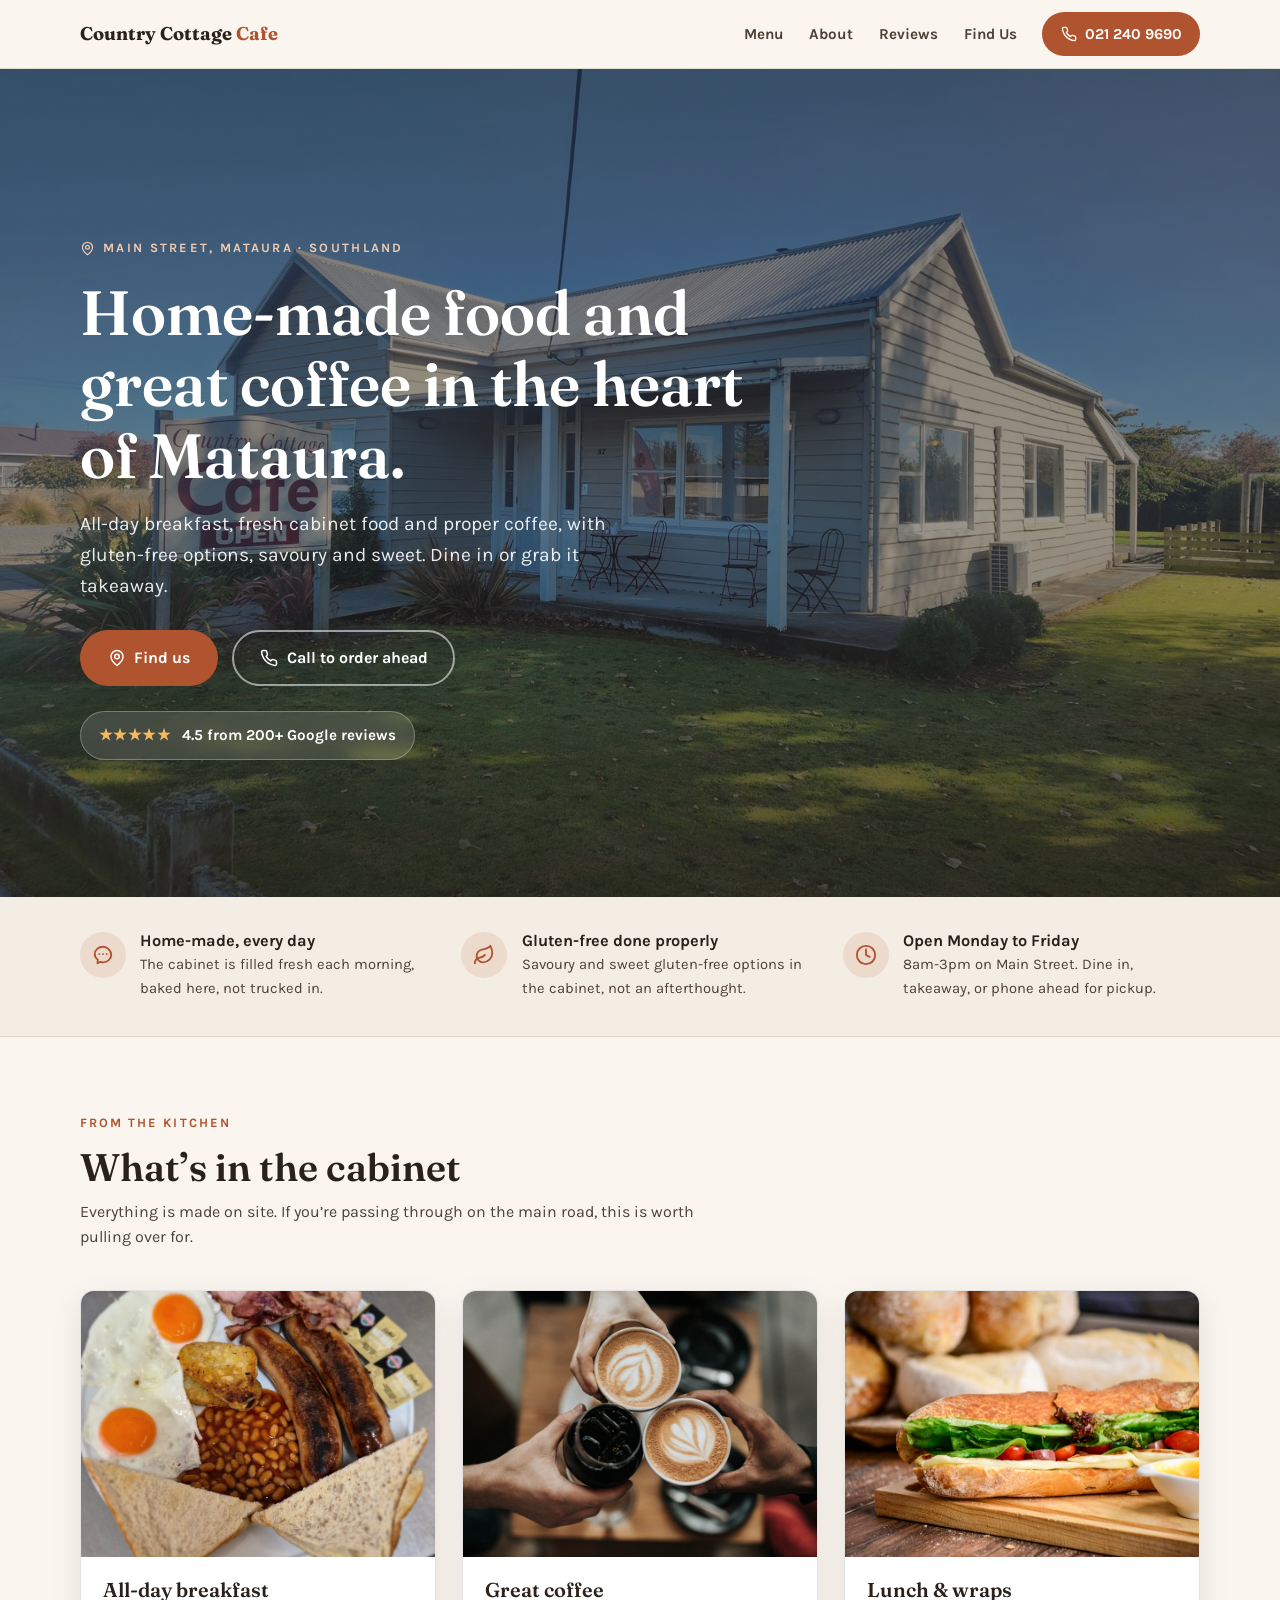
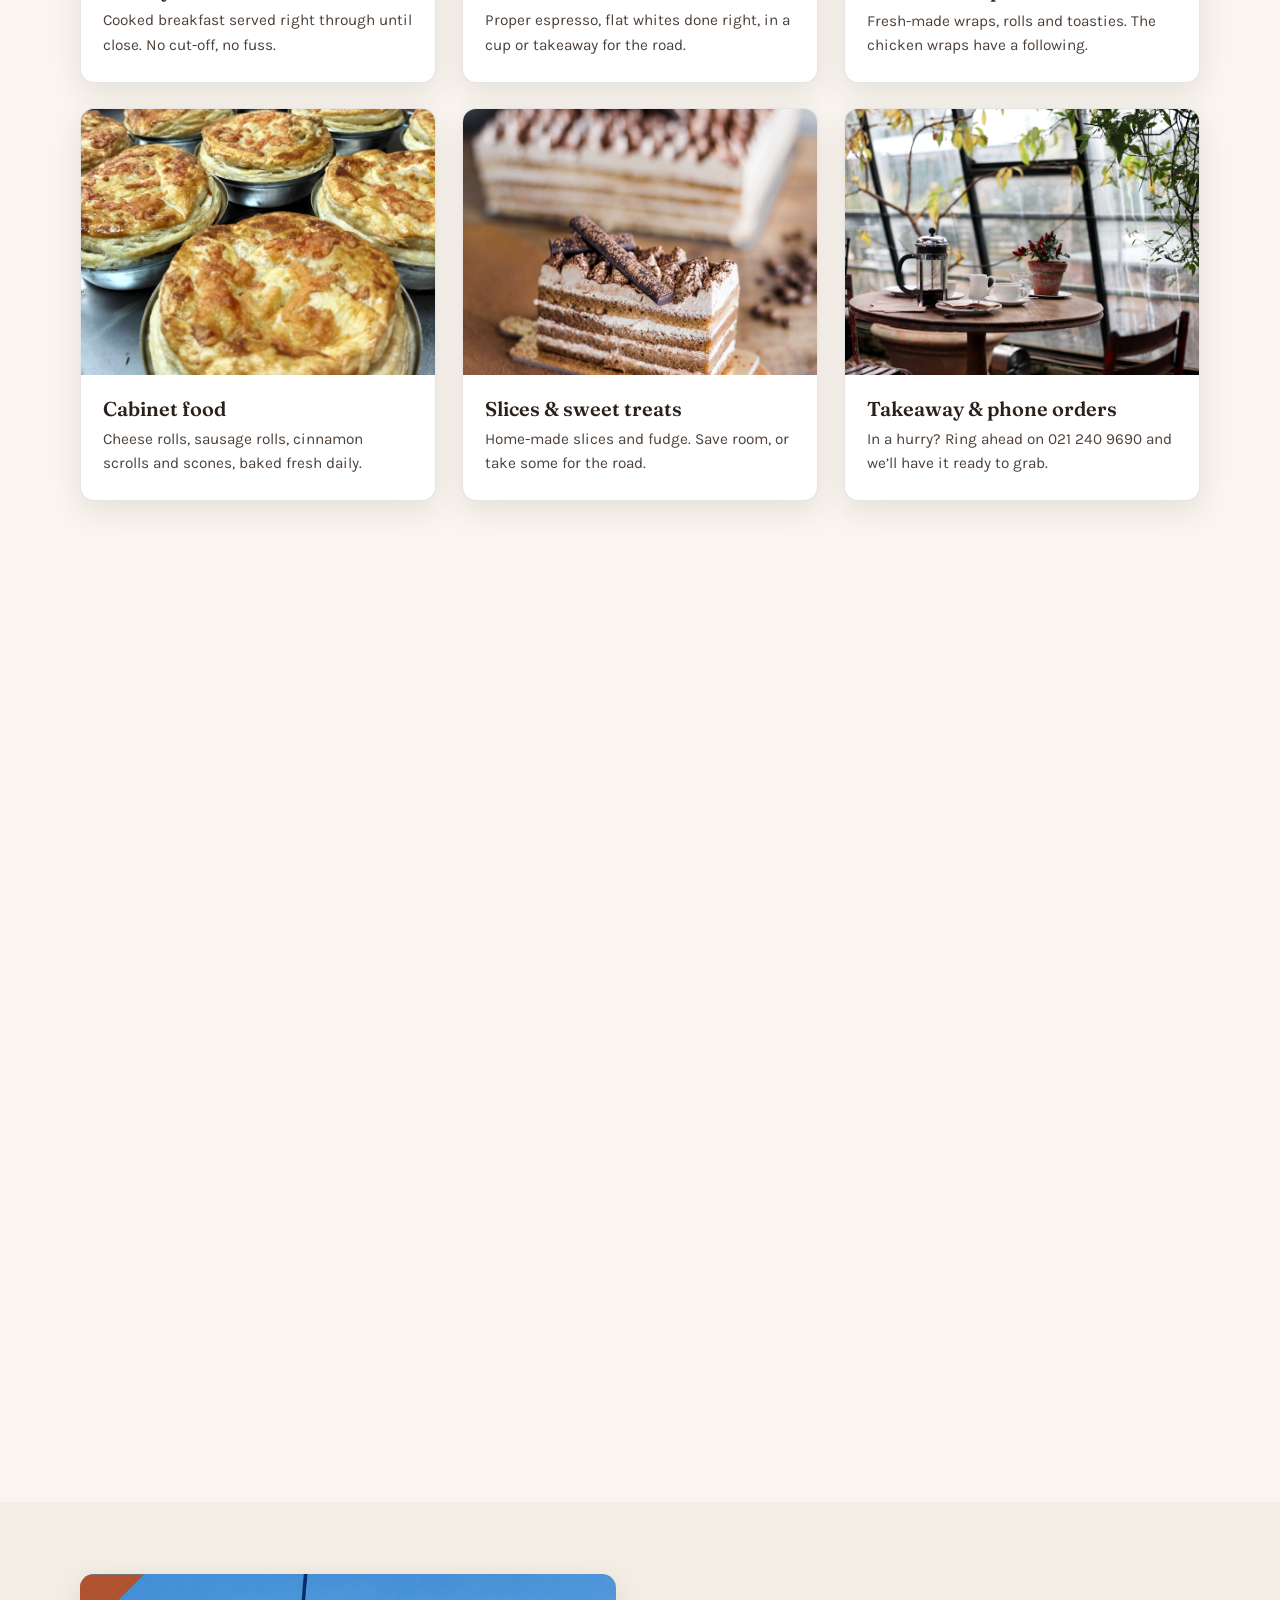
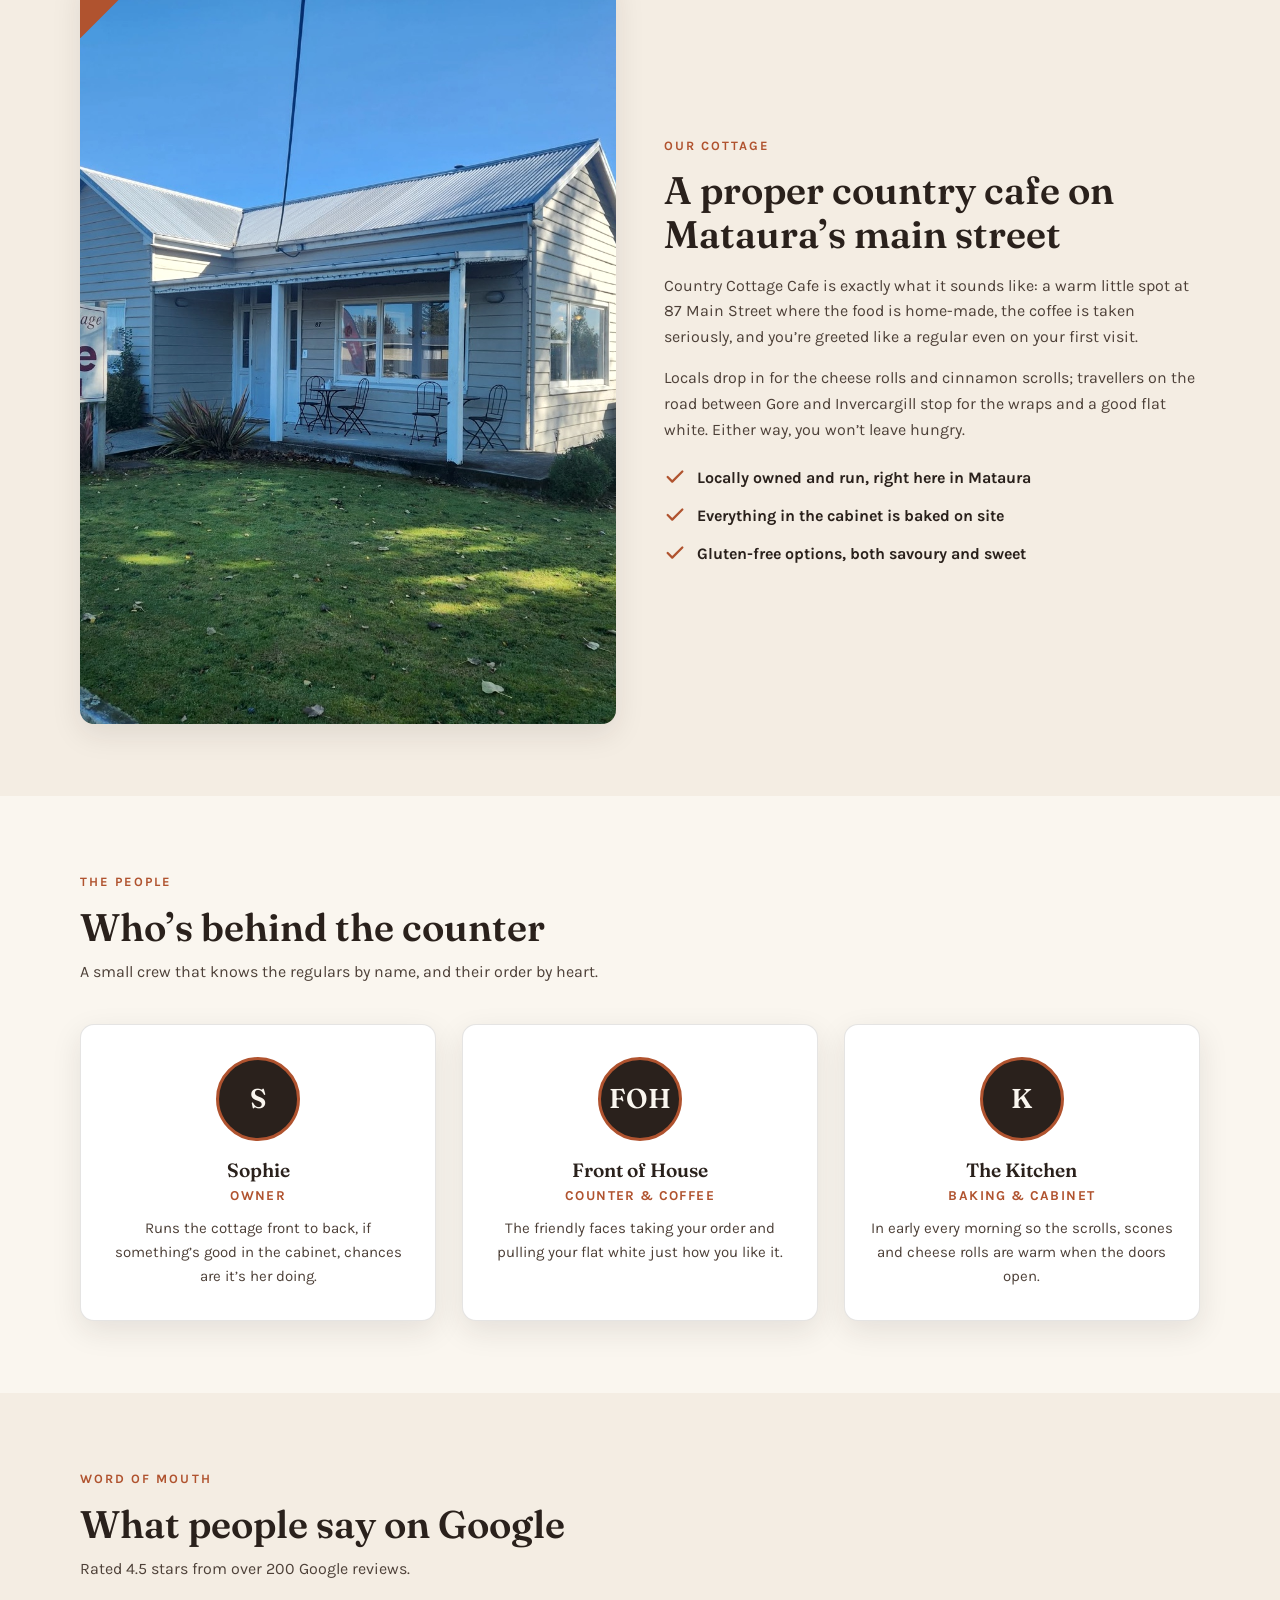
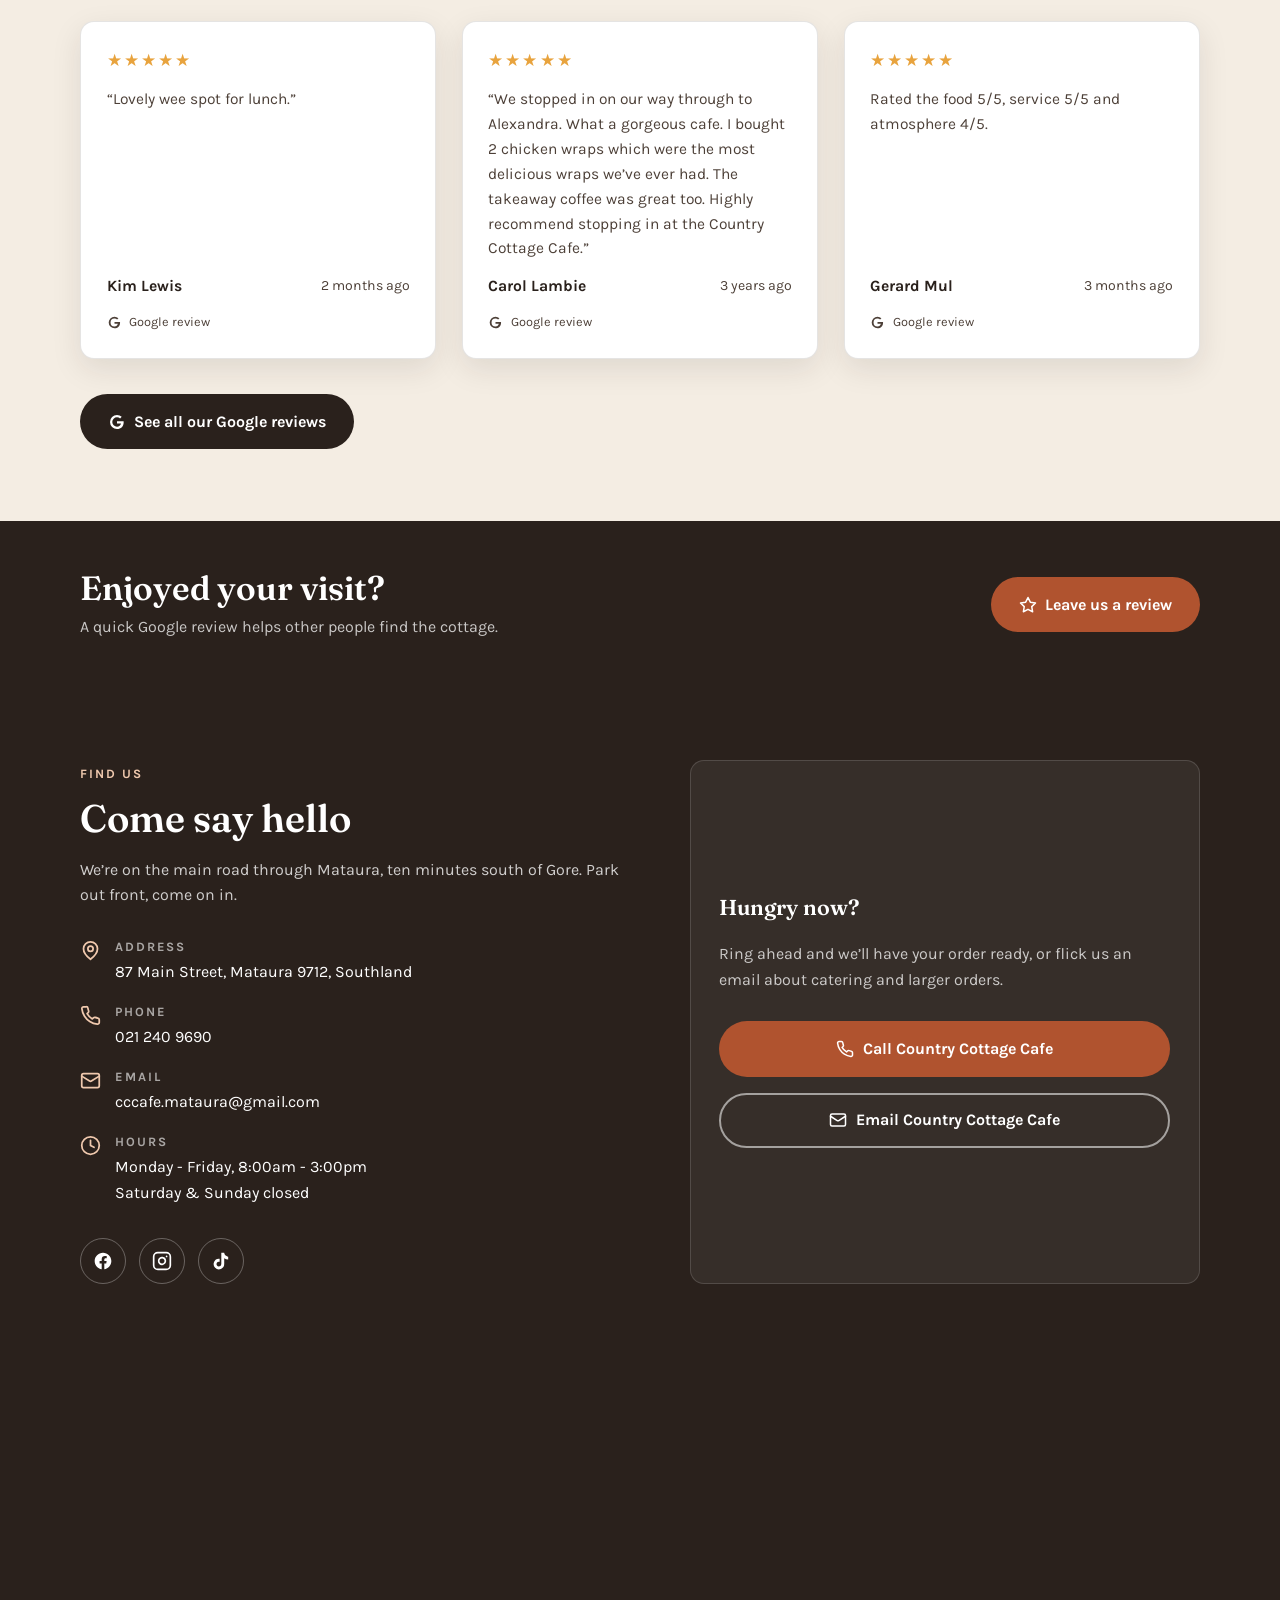
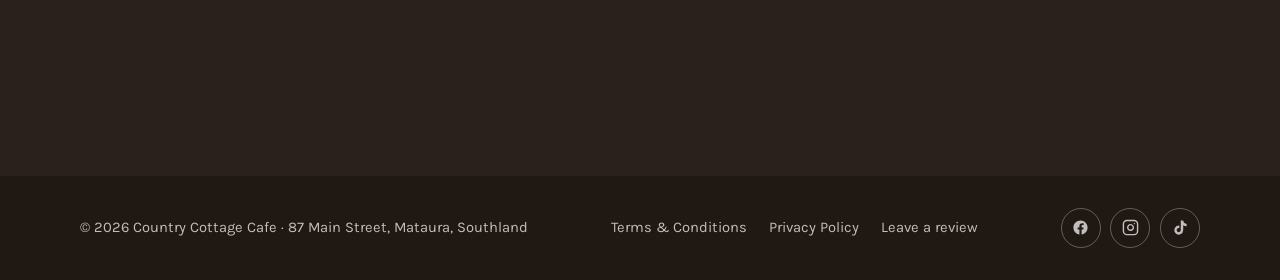
==== commit db004bac: "Update demo via Claude Code" ====
--- a/index.html
+++ b/index.html
@@ -4,10 +4,10 @@
 <meta charset="UTF-8">
 <meta name="viewport" content="width=device-width, initial-scale=1">
 <title>Country Cottage Cafe | Cafe, Mataura</title>
-<meta name="description" content="Country Cottage Cafe — home-made food and great coffee on Main Street, Mataura. All-day breakfast, cabinet food, gluten-free options. Dine in or takeaway, Mon–Fri 8am–3pm.">
+<meta name="description" content="Country Cottage Cafe, home-made food and great coffee on Main Street, Mataura. All-day breakfast, cabinet food, gluten-free options. Dine in or takeaway, Mon-Fri 8am-3pm.">
 <meta property="og:title" content="Country Cottage Cafe | Cafe, Mataura">
-<meta property="og:description" content="Home-made food and great coffee in the heart of Mataura. All-day breakfast, cabinet food and gluten-free options — dine in or takeaway.">
-<meta property="og:image" content="https://images.unsplash.com/photo-1554118811-1e0d58224f24?w=1200&q=80&auto=format&fit=crop">
+<meta property="og:description" content="Home-made food and great coffee in the heart of Mataura. All-day breakfast, cabinet food and gluten-free options, dine in or takeaway.">
+<meta property="og:image" content="https://country-cottage-cafe-demo.vercel.app/img/cc-1.jpg">
 <meta property="og:type" content="website">
 <link rel="icon" href="data:image/svg+xml,%3Csvg xmlns='http://www.w3.org/2000/svg' viewBox='0 0 24 24' fill='none' stroke='%23b0532f' stroke-width='2' stroke-linecap='round' stroke-linejoin='round'%3E%3Cpath d='M17 8h1a4 4 0 1 1 0 8h-1'/%3E%3Cpath d='M3 8h14v9a4 4 0 0 1-4 4H7a4 4 0 0 1-4-4Z'/%3E%3Cline x1='6' x2='6' y1='2' y2='4'/%3E%3Cline x1='10' x2='10' y1='2' y2='4'/%3E%3Cline x1='14' x2='14' y1='2' y2='4'/%3E%3C/svg%3E">
 <link rel="preconnect" href="https://fonts.googleapis.com">
@@ -45,9 +45,9 @@
   <!-- HERO -->
   <section class="hero">
     <div class="hero-slides" aria-hidden="true">
-      <div class="hero-slide active" style="background-image:url('https://images.unsplash.com/photo-1554118811-1e0d58224f24?w=1800&q=80&auto=format&fit=crop')"></div>
-      <div class="hero-slide" data-src="https://images.unsplash.com/photo-1509042239860-f550ce710b93?w=1800&q=80&auto=format&fit=crop"></div>
-      <div class="hero-slide" data-src="https://images.unsplash.com/photo-1600093463592-8e36ae95ef56?w=1800&q=80&auto=format&fit=crop"></div>
+      <div class="hero-slide active" style="background-image:url('img/cc-1.jpg')"></div>
+      <div class="hero-slide" data-src="img/cc-5.jpg"></div>
+      <div class="hero-slide" data-src="img/cc-8.jpg"></div>
     </div>
     <div class="wrap">
       <div class="hero-content">
@@ -56,7 +56,7 @@
           Main Street, Mataura &middot; Southland
         </span>
         <h1>Home-made food and great coffee in the heart of Mataura.</h1>
-        <p class="hero-lede">All-day breakfast, fresh cabinet food and proper coffee — with gluten-free options, savoury and sweet. Dine in or grab it takeaway.</p>
+        <p class="hero-lede">All-day breakfast, fresh cabinet food and proper coffee, with gluten-free options, savoury and sweet. Dine in or grab it takeaway.</p>
         <div class="hero-ctas">
           <a class="btn btn-solid" href="#visit">
             <svg viewBox="0 0 24 24" fill="none" stroke="currentColor" stroke-width="2" stroke-linecap="round" stroke-linejoin="round"><path d="M20 10c0 6-8 12-8 12s-8-6-8-12a8 8 0 0 1 16 0Z"/><circle cx="12" cy="10" r="3"/></svg>
@@ -82,7 +82,7 @@
         </div>
         <div>
           <h3>Home-made, every day</h3>
-          <p>The cabinet is filled fresh each morning — baked here, not trucked in.</p>
+          <p>The cabinet is filled fresh each morning, baked here, not trucked in.</p>
         </div>
       </div>
       <div class="trust-item reveal">
@@ -100,7 +100,7 @@
         </div>
         <div>
           <h3>Open Monday to Friday</h3>
-          <p>8am–3pm on Main Street — dine in, takeaway, or phone ahead for pickup.</p>
+          <p>8am-3pm on Main Street. Dine in, takeaway, or phone ahead for pickup.</p>
         </div>
       </div>
     </div>
@@ -116,47 +116,66 @@
       </div>
       <div class="cards">
         <article class="card reveal">
-          <div class="card-img"><img src="https://images.unsplash.com/photo-1504754524776-8f4f37790ca0?w=900&q=75&auto=format&fit=crop" alt="All-day breakfast spread with waffles, eggs and fruit" loading="lazy" width="900" height="675"></div>
+          <div class="card-img"><img src="img/cc-6.jpg" alt="Cooked big breakfast with eggs, bacon, sausages, beans and toast" loading="lazy" width="900" height="675"></div>
           <div class="card-body">
             <h3>All-day breakfast</h3>
-            <p>Cooked breakfast served right through until close — no cut-off, no fuss.</p>
-          </div>
-        </article>
-        <article class="card reveal">
-          <div class="card-img"><img src="https://images.unsplash.com/photo-1495474472287-4d71bcdd2085?w=900&q=75&auto=format&fit=crop" alt="Flat whites with latte art held over a cafe table" loading="lazy" width="900" height="675"></div>
+            <p>Cooked breakfast served right through until close. No cut-off, no fuss.</p>
+          </div>
+        </article>
+        <article class="card reveal">
+          <div class="card-img"><img src="img/coffee.jpg" alt="Flat whites with latte art held over a cafe table" loading="lazy" width="900" height="675"></div>
           <div class="card-body">
             <h3>Great coffee</h3>
-            <p>Proper espresso — flat whites done right, in a cup or takeaway for the road.</p>
-          </div>
-        </article>
-        <article class="card reveal">
-          <div class="card-img"><img src="https://images.unsplash.com/photo-1509722747041-616f39b57569?w=900&q=75&auto=format&fit=crop" alt="Fresh filled roll with salad on a wooden board" loading="lazy" width="900" height="675"></div>
+            <p>Proper espresso, flat whites done right, in a cup or takeaway for the road.</p>
+          </div>
+        </article>
+        <article class="card reveal">
+          <div class="card-img"><img src="img/wraps.jpg" alt="Fresh filled roll with salad on a wooden board" loading="lazy" width="900" height="675"></div>
           <div class="card-body">
             <h3>Lunch &amp; wraps</h3>
-            <p>Fresh-made wraps, rolls and toasties — the chicken wraps have a following.</p>
-          </div>
-        </article>
-        <article class="card reveal">
-          <div class="card-img"><img src="https://images.unsplash.com/photo-1558961363-fa8fdf82db35?w=900&q=75&auto=format&fit=crop" alt="Basket of freshly baked cookies" loading="lazy" width="900" height="675"></div>
+            <p>Fresh-made wraps, rolls and toasties. The chicken wraps have a following.</p>
+          </div>
+        </article>
+        <article class="card reveal">
+          <div class="card-img"><img src="img/cc-2.jpg" alt="Golden cheese-topped pies fresh from the oven" loading="lazy" width="900" height="675"></div>
           <div class="card-body">
             <h3>Cabinet food</h3>
             <p>Cheese rolls, sausage rolls, cinnamon scrolls and scones, baked fresh daily.</p>
           </div>
         </article>
         <article class="card reveal">
-          <div class="card-img"><img src="https://images.unsplash.com/photo-1571115177098-24ec42ed204d?w=900&q=75&auto=format&fit=crop" alt="Slice of layered cake on a wooden board" loading="lazy" width="900" height="675"></div>
+          <div class="card-img"><img src="img/slice.jpg" alt="Slice of layered cake on a wooden board" loading="lazy" width="900" height="675"></div>
           <div class="card-body">
             <h3>Slices &amp; sweet treats</h3>
-            <p>Home-made slices and fudge — save room, or take some for the road.</p>
-          </div>
-        </article>
-        <article class="card reveal">
-          <div class="card-img"><img src="https://images.unsplash.com/photo-1445116572660-236099ec97a0?w=900&q=75&auto=format&fit=crop" alt="Plunger coffee and cup on a cottage window table" loading="lazy" width="900" height="675"></div>
+            <p>Home-made slices and fudge. Save room, or take some for the road.</p>
+          </div>
+        </article>
+        <article class="card reveal">
+          <div class="card-img"><img src="img/plunger.jpg" alt="Plunger coffee and cup on a cottage window table" loading="lazy" width="900" height="675"></div>
           <div class="card-body">
             <h3>Takeaway &amp; phone orders</h3>
             <p>In a hurry? Ring ahead on 021 240 9690 and we&rsquo;ll have it ready to grab.</p>
           </div>
         </article>
+      </div>
+    </div>
+  </section>
+
+  <!-- HOT FOOD GALLERY -->
+  <section class="section" id="hotfood">
+    <div class="wrap">
+      <div class="section-head reveal">
+        <span class="eyebrow">Straight from the kitchen</span>
+        <h2>The hot cabinet, photographed today</h2>
+        <p>Casseroles, curried sausages, chow mein and proper creamy mash. It changes daily and these photos come straight off the bench.</p>
+      </div>
+      <div class="gal-grid">
+        <figure class="gal-item reveal"><img src="img/cc-3.jpg" alt="Braised beef in gravy with creamy mashed potato" loading="lazy"><figcaption class="gal-cap">Braised beef &amp; mash</figcaption></figure>
+        <figure class="gal-item reveal"><img src="img/cc-4.jpg" alt="Curried sausages beside a tray of creamy mash" loading="lazy"><figcaption class="gal-cap">Curried sausages</figcaption></figure>
+        <figure class="gal-item reveal"><img src="img/cc-9.jpg" alt="Cheese scone slab cut into portions on the board" loading="lazy"><figcaption class="gal-cap">Cheese scone slab</figcaption></figure>
+        <figure class="gal-item reveal"><img src="img/cc-7.jpg" alt="Rich tomato casserole with mashed potato" loading="lazy"><figcaption class="gal-cap">Casserole of the day</figcaption></figure>
+        <figure class="gal-item reveal"><img src="img/cc-10.jpg" alt="Tray of chicken chow mein noodles" loading="lazy"><figcaption class="gal-cap">Chow mein day</figcaption></figure>
+        <figure class="gal-item reveal"><img src="img/cc-11.jpg" alt="Savoury tomato dish with a tray of mash" loading="lazy"><figcaption class="gal-cap">Savoury &amp; mash</figcaption></figure>
       </div>
     </div>
   </section>
@@ -165,12 +184,12 @@
   <section class="section bg-bone" id="about">
     <div class="wrap about-grid">
       <div class="about-img reveal">
-        <img src="https://images.unsplash.com/photo-1554118811-1e0d58224f24?w=1000&q=75&auto=format&fit=crop" alt="Warm cafe interior with timber tables and greenery" loading="lazy" width="1000" height="750">
+        <img src="img/cc-1.jpg" alt="The Country Cottage Cafe building at 87 Main Street, Mataura" loading="lazy" width="1000" height="750">
       </div>
       <div class="about-copy reveal">
         <span class="eyebrow">Our cottage</span>
         <h2>A proper country cafe on Mataura&rsquo;s main street</h2>
-        <p>Country Cottage Cafe is exactly what it sounds like — a warm little spot at 87 Main Street where the food is home-made, the coffee is taken seriously, and you&rsquo;re greeted like a regular even on your first visit.</p>
+        <p>Country Cottage Cafe is exactly what it sounds like: a warm little spot at 87 Main Street where the food is home-made, the coffee is taken seriously, and you&rsquo;re greeted like a regular even on your first visit.</p>
         <p>Locals drop in for the cheese rolls and cinnamon scrolls; travellers on the road between Gore and Invercargill stop for the wraps and a good flat white. Either way, you won&rsquo;t leave hungry.</p>
         <ul class="checklist">
           <li><svg viewBox="0 0 24 24" fill="none" stroke="currentColor" stroke-width="2.5" stroke-linecap="round" stroke-linejoin="round"><path d="M20 6 9 17l-5-5"/></svg>Locally owned and run, right here in Mataura</li>
@@ -187,14 +206,14 @@
       <div class="section-head reveal">
         <span class="eyebrow">The people</span>
         <h2>Who&rsquo;s behind the counter</h2>
-        <p>A small crew that knows the regulars by name — and their order by heart.</p>
+        <p>A small crew that knows the regulars by name, and their order by heart.</p>
       </div>
       <div class="crew-grid">
         <div class="crew-card reveal">
           <div class="crew-avatar">S</div>
           <h3>Sophie</h3>
           <div class="crew-role">Owner</div>
-          <p>Runs the cottage front to back — if something&rsquo;s good in the cabinet, chances are it&rsquo;s her doing.</p>
+          <p>Runs the cottage front to back, if something&rsquo;s good in the cabinet, chances are it&rsquo;s her doing.</p>
         </div>
         <div class="crew-card reveal">
           <div class="crew-avatar">FOH</div>
@@ -290,7 +309,7 @@
           </div>
           <div class="info-row">
             <svg viewBox="0 0 24 24" fill="none" stroke="currentColor" stroke-width="2" stroke-linecap="round" stroke-linejoin="round"><circle cx="12" cy="12" r="10"/><polyline points="12 6 12 12 16 14"/></svg>
-            <div><strong>Hours</strong>Monday – Friday, 8:00am – 3:00pm<br>Saturday &amp; Sunday closed</div>
+            <div><strong>Hours</strong>Monday - Friday, 8:00am - 3:00pm<br>Saturday &amp; Sunday closed</div>
           </div>
         </div>
         <div class="socials">
--- a/style.css
+++ b/style.css
@@ -429,3 +429,13 @@
   .review-banner-inner { flex-direction: column; align-items: flex-start; }
   .review-banner .btn { width: 100%; }
 }
+
+/* Hot food gallery (added) */
+.gal-grid { display: grid; grid-template-columns: repeat(3, 1fr); gap: 1.1rem; }
+.gal-item { position: relative; border-radius: 14px; overflow: hidden; aspect-ratio: 4 / 3; margin: 0; }
+.gal-item img { width: 100%; height: 100%; object-fit: cover; transition: transform 0.5s ease; }
+.gal-item:hover img { transform: scale(1.05); }
+.gal-item::after { content: ""; position: absolute; inset: 45% 0 0 0; background: linear-gradient(180deg, transparent, rgba(20, 16, 10, 0.6)); }
+.gal-cap { position: absolute; left: 14px; right: 14px; bottom: 11px; z-index: 2; color: #fff; font-weight: 700; font-size: 0.94rem; }
+@media (max-width: 900px) { .gal-grid { grid-template-columns: repeat(2, 1fr); } }
+@media (max-width: 560px) { .gal-grid { grid-template-columns: 1fr; } }
